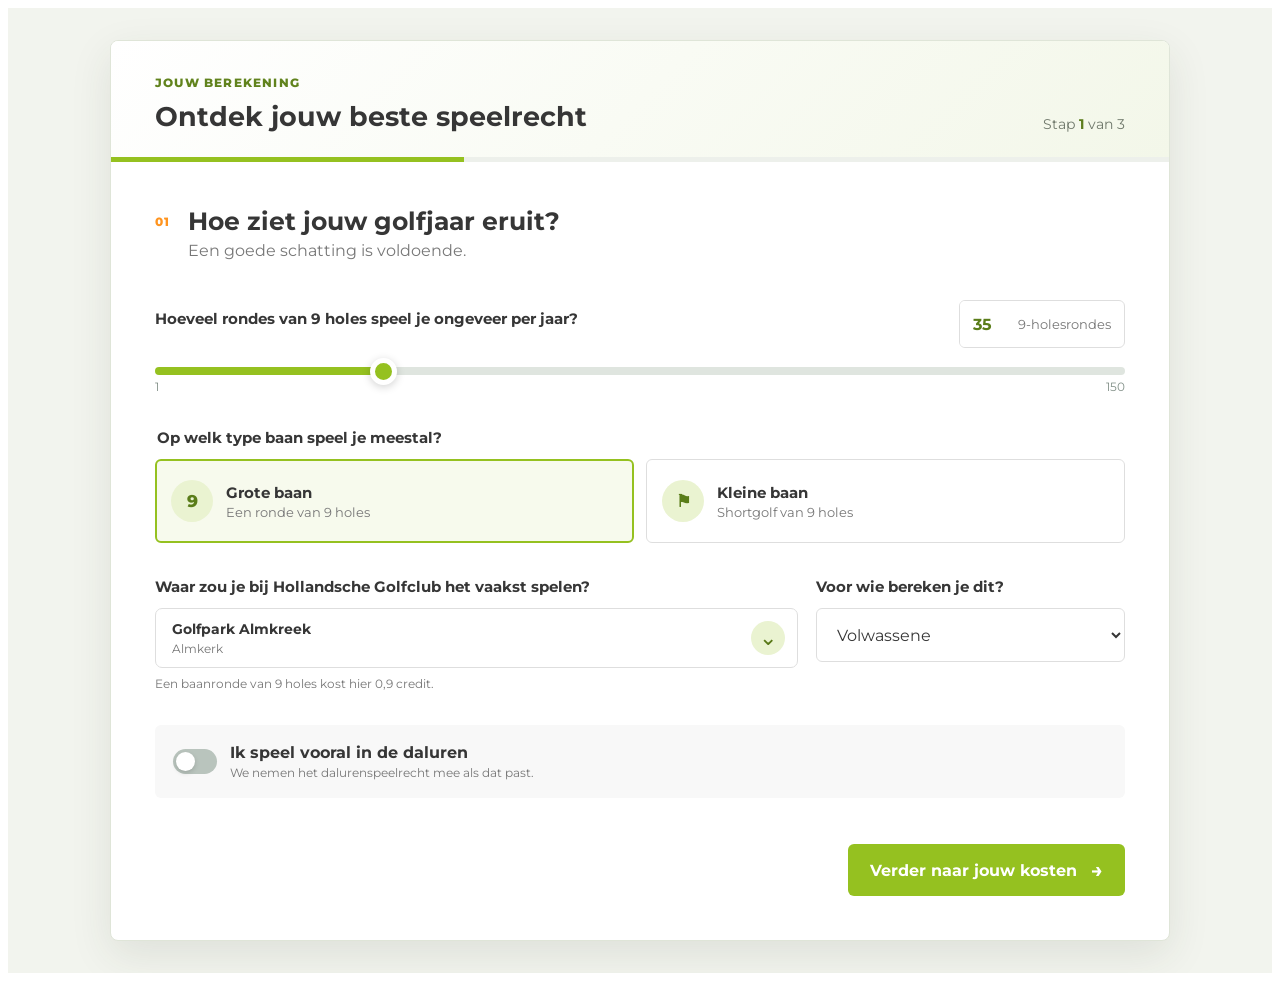
==== vergelijking.html @ 3812a3e1 "Voeg keuzehulp en kostenvergelijking naast elkaar toe" ====
<!doctype html>
<html lang="nl">
  <head>
    <meta charset="UTF-8" />
    <meta name="viewport" content="width=device-width, initial-scale=1.0" />
    <meta name="description" content="Vergelijk je huidige golfkosten met de speelrechten van de Hollandsche Golfclub." />
    <title>Vergelijk jouw golfkosten | Hollandsche Golfclub</title>
    <link rel="preconnect" href="https://fonts.googleapis.com" />
    <link rel="preconnect" href="https://fonts.gstatic.com" crossorigin />
    <link href="https://fonts.googleapis.com/css2?family=Montserrat:wght@400;500;600;700;800&display=swap" rel="stylesheet" />
    <link rel="stylesheet" href="wordpress/wp-content/plugins/hgc-credit-calculator/styles.css" />
  </head>
  <body>
    <main>
      <div class="hgc-calculator" data-calculator-mode="comparison">
        <section class="calculator-shell" id="calculator" aria-labelledby="calculator-title">
          <div class="calculator-topbar">
            <div>
              <p class="eyebrow">Jouw berekening</p>
              <h2 id="calculator-title">Ontdek jouw beste speelrecht</h2>
            </div>
            <p class="step-label" aria-live="polite">Stap <strong id="current-step">1</strong> van 3</p>
          </div>
      
          <div class="progress" aria-hidden="true">
            <span class="progress-bar" id="progress-bar"></span>
          </div>
      
          <form id="calculator-form" novalidate>
            <section class="form-step is-active" data-step="1">
              <div class="step-heading">
                <span class="step-number">01</span>
                <div>
                  <h3>Hoe ziet jouw golfjaar eruit?</h3>
                  <p>Een goede schatting is voldoende.</p>
                </div>
              </div>
      
              <div class="field-group">
                <div class="field-label-row">
                  <label for="rounds">Hoeveel rondes van 9 holes speel je ongeveer per jaar?</label>
                  <div class="number-suffix">
                    <input id="rounds-number" type="number" min="1" max="150" value="35" inputmode="numeric" />
                    <span>9-holesrondes</span>
                  </div>
                </div>
                <input id="rounds" class="range" type="range" min="1" max="150" value="35" />
                <div class="range-scale"><span>1</span><span>150</span></div>
              </div>
      
              <fieldset class="field-group">
                <legend>Op welk type baan speel je meestal?</legend>
                <div class="choice-grid choice-grid--two">
                  <label class="choice-card">
                    <input type="radio" name="round-format" value="nine" checked />
                    <span class="choice-icon">9</span>
                    <span><strong>Grote baan</strong><small>Een ronde van 9 holes</small></span>
                  </label>
                  <label class="choice-card">
                    <input type="radio" name="round-format" value="short" />
                    <span class="choice-icon choice-icon--flag">⚑</span>
                    <span><strong>Kleine baan</strong><small>Shortgolf van 9 holes</small></span>
                  </label>
                </div>
              </fieldset>
      
              <div class="field-row">
                <div class="field-group">
                  <label id="course-label" for="course">Waar zou je bij Hollandsche Golfclub het vaakst spelen?</label>
                  <select id="course" aria-labelledby="course-label" required></select>
                  <p class="field-help" id="course-help">De baan bepaalt hoeveel credits een ronde kost.</p>
                </div>
                <div class="field-group">
                  <label for="age-category">Voor wie bereken je dit?</label>
                  <select id="age-category">
                    <option value="adult">Volwassene</option>
                    <option value="youth">Jeugd t/m 17 jaar</option>
                  </select>
                </div>
              </div>
      
              <label class="toggle-row">
                <input id="off-peak" type="checkbox" />
                <span class="toggle" aria-hidden="true"></span>
                <span><strong>Ik speel vooral in de daluren</strong><small>We nemen het dalurenspeelrecht mee als dat past.</small></span>
              </label>
      
              <div class="form-actions form-actions--end">
                <button class="button button--primary" type="button" data-next>Verder naar jouw kosten <span>→</span></button>
              </div>
            </section>
      
            <section class="form-step" data-step="2" hidden>
              <div class="step-heading">
                <span class="step-number">02</span>
                <div>
                  <h3>Wat betaal je nu?</h3>
                </div>
              </div>
      
              <fieldset class="field-group" aria-label="Manier van betalen">
                <div class="segmented-control">
                  <label><input type="radio" name="cost-type" value="greenfee" checked /><span>Per ronde / greenfee</span></label>
                  <label><input type="radio" name="cost-type" value="annual" /><span>Een vast bedrag per jaar</span></label>
                </div>
              </fieldset>
      
              <div class="cost-panel" id="greenfee-panel">
                <label for="greenfee">Mijn gemiddelde greenfee</label>
                <div class="currency-input"><span>€</span><input id="greenfee" type="text" value="42,50" inputmode="decimal" /></div>
                <p>Vul het bedrag in dat je gemiddeld voor één ronde betaalt.</p>
              </div>
      
              <div class="cost-panel" id="annual-panel" hidden>
                <label for="annual-cost">Ik betaal per jaar</label>
                <div class="currency-input"><span>€</span><input id="annual-cost" type="text" value="1.500" inputmode="decimal" /></div>
                <p>Bijvoorbeeld je contributie, speelrecht of abonnement.</p>
              </div>
      
              <div class="loyaltee-note">
                <span aria-hidden="true">20%</span>
                <p><strong>We vergelijken ook met Hollandsche Golfclub LoyalTee</strong>Inclusief 20% korting op reguliere greenfees en €25 ballentegoed. Handicapregistratie wordt standaard in ieder advies meegenomen.</p>
              </div>
      
              <div class="form-error" id="cost-error" role="alert" hidden>Vul een geldig bedrag groter dan €0 in.</div>
      
              <div class="form-actions">
                <button class="button button--text" type="button" data-back>← Terug</button>
                <button class="button button--primary" type="submit">Ontdek mijn beste speelrecht <span>→</span></button>
              </div>
            </section>
      
            <section class="form-step result-step" data-step="3" hidden aria-live="polite">
              <div id="result-content"></div>
              <div class="form-actions form-actions--result">
                <button class="button button--text" type="button" data-back>← Berekening aanpassen</button>
                <button class="button button--ghost" type="button" id="restart">Opnieuw beginnen</button>
              </div>
            </section>
          </form>
        </section>
      </div>
    </main>
    <script src="wordpress/wp-content/plugins/hgc-credit-calculator/hgc-config.js"></script>
    <script src="wordpress/wp-content/plugins/hgc-credit-calculator/comparison.js"></script>
  </body>
</html>
---- wordpress/wp-content/plugins/hgc-credit-calculator/styles.css ----
.hgc-calculator {
  --ink: #363636;
  --ink-soft: #777777;
  --green: #95c120;
  --green-deep: #263225;
  --green-light: #eaf3d1;
  --lime: #95c120;
  --cream: #f8f8f8;
  --paper: #ffffff;
  --orange: #ff941f;
  --blue: #0c71c3;
  --line: #dedede;
  --shadow: 0 12px 35px rgba(0, 0, 0, 0.1);
  --radius: 8px;
}

.hgc-calculator, .hgc-calculator * { box-sizing: border-box; }
.hgc-calculator { width: 100%; margin: 0; padding: 32px; overflow: hidden; background: #f2f4ee; color: var(--ink); font-family: "Montserrat", Arial, sans-serif; }
.hgc-calculator button, .hgc-calculator input, .hgc-calculator select { font: inherit; }
.hgc-calculator button, .hgc-calculator a { -webkit-tap-highlight-color: transparent; }
.hgc-calculator [hidden] { display: none !important; }

.hgc-calculator .eyebrow { margin: 0 0 10px; color: #5a7d19; text-transform: uppercase; font-size: 12px; font-weight: 800; letter-spacing: .1em; }
.hgc-calculator h1, .hgc-calculator h2, .hgc-calculator h3, .hgc-calculator h4, .hgc-calculator p { margin-top: 0; }
.hgc-calculator h1, .hgc-calculator h2, .hgc-calculator h3, .hgc-calculator h4, .hgc-calculator .result-hero h3 { font-family: "Montserrat", Arial, sans-serif; }

.hgc-calculator .calculator-shell { scroll-margin-top: 18px; max-width: 1060px; margin: 0 auto; background: var(--paper); border: 1px solid #dfe5d8; border-radius: var(--radius); box-shadow: 0 14px 42px rgba(48, 62, 40, .1); position: relative; z-index: 2; overflow: hidden; }
.hgc-calculator .calculator-topbar { padding: 34px 44px 24px; display: flex; justify-content: space-between; align-items: end; }
.hgc-calculator .calculator-topbar { color: var(--ink); background: linear-gradient(135deg, #ffffff 0%, #f3f7e9 100%); }
.hgc-calculator .calculator-topbar .eyebrow { color: #61831d; }
.hgc-calculator .calculator-topbar h2 { margin-bottom: 0; font-size: 27px; font-weight: 700; }
.hgc-calculator .step-label { margin: 0; color: #6f786b; font-size: 14px; }
.hgc-calculator .step-label strong { color: #5d7d1d; }
.hgc-calculator .progress { height: 5px; background: #edf0eb; }
.hgc-calculator .progress-bar { display: block; height: 100%; width: 33.333%; background: var(--green); transition: width .35s ease; }
.hgc-calculator .form-step { padding: 44px; animation: stepIn .32s ease both; }
@keyframes stepIn { from { opacity: 0; transform: translateY(8px); } to { opacity: 1; transform: none; } }
.hgc-calculator .step-heading { display: flex; gap: 18px; margin-bottom: 40px; align-items: flex-start; }
.hgc-calculator .step-number { color: var(--orange); font-size: 12px; font-weight: 800; letter-spacing: .1em; padding-top: 8px; }
.hgc-calculator .step-heading h3 { margin-bottom: 5px; font-size: 25px; }
.hgc-calculator .step-heading p { margin: 0; color: var(--ink-soft); }
.hgc-calculator .field-group { min-width: 0; margin: 0 0 34px; padding: 0; border: 0; }
.hgc-calculator .field-group--last { margin-bottom: 0; }
.hgc-calculator .field-group label, .hgc-calculator .field-group legend, .hgc-calculator .cost-panel > label { display: block; margin-bottom: 12px; color: var(--ink); font-weight: 700; font-size: 15px; }
.hgc-calculator .field-label-row { display: flex; align-items: center; justify-content: space-between; gap: 20px; }
.hgc-calculator .number-suffix { height: 48px; display: flex; align-items: center; border: 1px solid var(--line); border-radius: 6px; background: white; overflow: hidden; }
.hgc-calculator .number-suffix input { width: 58px; height: 100%; padding: 0 0 0 13px; border: 0; outline: 0; color: #5a7d19; font-weight: 700; }
.hgc-calculator .number-suffix span { padding-right: 13px; color: var(--ink-soft); font-size: 13px; }
.hgc-calculator .range { width: 100%; height: 8px; margin: 19px 0 4px; appearance: none; border-radius: 20px; background: linear-gradient(90deg, var(--green) 0 23%, #dfe5df 23%); accent-color: var(--green); }
.hgc-calculator .range::-webkit-slider-thumb { appearance: none; width: 27px; height: 27px; border: 5px solid white; border-radius: 50%; background: var(--green); box-shadow: 0 2px 9px rgba(0,0,0,.18); cursor: pointer; }
.hgc-calculator .range-scale { display: flex; justify-content: space-between; color: #839189; font-size: 12px; }
.hgc-calculator .choice-grid { display: grid; gap: 12px; }
.hgc-calculator .choice-grid--two { grid-template-columns: repeat(2, 1fr); }
.hgc-calculator .choice-grid--three { grid-template-columns: repeat(3, 1fr); }
.hgc-calculator .choice-card { min-height: 84px; margin: 0 !important; padding: 15px; border: 1px solid var(--line); border-radius: 6px; display: flex !important; align-items: center; gap: 13px; cursor: pointer; transition: .2s ease; }
.hgc-calculator .choice-card:hover { border-color: #9bb6a7; transform: translateY(-1px); }
.hgc-calculator .choice-card:has(input:checked) { border: 2px solid var(--green); padding: 14px; background: #f7faed; box-shadow: none; }
.hgc-calculator .choice-card input { position: absolute; opacity: 0; pointer-events: none; }
.hgc-calculator .choice-card strong, .hgc-calculator .choice-card small { display: block; }
.hgc-calculator .choice-card small { margin-top: 3px; color: var(--ink-soft); font-weight: 400; }
.hgc-calculator .choice-icon { flex: 0 0 42px; width: 42px; height: 42px; display: grid; place-items: center; border-radius: 50%; background: var(--green-light); color: #5a7d19; font: 800 17px/1 "Montserrat", sans-serif; }
.hgc-calculator .choice-icon--flag { font-family: inherit; }
.hgc-calculator .field-row { display: grid; grid-template-columns: 1.35fr .65fr; gap: 18px; }
.hgc-calculator .round-plan-grid { margin-bottom: 28px; display: grid; grid-template-columns: repeat(2, minmax(0, 1fr)); gap: 20px; }
.hgc-calculator .round-plan-card { min-width: 0; padding: 25px; border: 1px solid #d8e2c3; border-radius: 8px; background: #fbfcf8; }
.hgc-calculator .round-plan-title { margin-bottom: 27px; display: flex; align-items: center; gap: 13px; }
.hgc-calculator .round-plan-title h4 { margin: 0 0 3px; font-size: 19px; }
.hgc-calculator .round-plan-title p { margin: 0; color: var(--ink-soft); font-size: 12px; }
.hgc-calculator .round-plan-card .field-label-row { align-items: flex-start; flex-direction: column; gap: 9px; }
.hgc-calculator .round-plan-card .number-suffix { align-self: stretch; }
.hgc-calculator .round-plan-card .number-suffix input { flex: 1; width: auto; }
.hgc-calculator .field-row--settings { margin-top: 4px; grid-template-columns: .7fr 1.3fr; align-items: stretch; }
.hgc-calculator .toggle-row--inline { min-height: 54px; margin: 0 0 34px; padding: 12px 16px; }
.hgc-calculator select { width: 100%; height: 54px; padding: 0 45px 0 16px; border: 1px solid var(--line); border-radius: 6px; color: var(--ink); background: white; outline: 0; }
.hgc-calculator select:focus, .hgc-calculator input:focus-visible { border-color: var(--green); box-shadow: 0 0 0 3px rgba(149,193,32,.18); }
.hgc-calculator .course-select-native { display: none !important; }
.hgc-calculator .course-picker { position: relative; z-index: 12; }
.hgc-calculator .course-picker-button { width: 100%; min-height: 60px; padding: 10px 12px 10px 16px; display: flex; align-items: center; justify-content: space-between; gap: 16px; border: 1px solid var(--line); border-radius: 7px; color: var(--ink); background: white; text-align: left; cursor: pointer; transition: border-color .18s, box-shadow .18s, background .18s; }
.hgc-calculator .course-picker-button:hover { border-color: #a8bc78; background: #fcfdf9; }
.hgc-calculator .course-picker-button:focus-visible, .hgc-calculator .course-picker.is-open .course-picker-button { outline: 0; border-color: var(--green); box-shadow: 0 0 0 3px rgba(149,193,32,.18); }
.hgc-calculator .course-picker-value { min-width: 0; display: block; }
.hgc-calculator .course-picker-value strong, .hgc-calculator .course-picker-value small { display: block; overflow: hidden; text-overflow: ellipsis; white-space: nowrap; }
.hgc-calculator .course-picker-value strong { font-size: 14px; font-weight: 700; }
.hgc-calculator .course-picker-value small { margin-top: 3px; color: var(--ink-soft); font-size: 12px; }
.hgc-calculator .course-picker-chevron { flex: 0 0 34px; width: 34px; height: 34px; display: grid; place-items: center; border-radius: 50%; color: #587816; background: var(--green-light); font-size: 22px; line-height: 1; transition: transform .2s; }
.hgc-calculator .course-picker.is-open .course-picker-chevron { transform: rotate(180deg); }
.hgc-calculator .course-picker-menu { position: absolute; top: calc(100% + 8px); right: 0; left: 0; max-height: 330px; padding: 7px; overflow-y: auto; border: 1px solid #cfdabc; border-radius: 8px; background: white; box-shadow: 0 18px 42px rgba(48, 62, 40, .18); }
.hgc-calculator .course-picker-option { width: 100%; min-height: 56px; padding: 10px 12px; display: flex; align-items: center; justify-content: space-between; gap: 14px; border: 0; border-radius: 6px; color: var(--ink); background: transparent; text-align: left; cursor: pointer; }
.hgc-calculator .course-picker-option + .course-picker-option { margin-top: 2px; }
.hgc-calculator .course-picker-option:hover, .hgc-calculator .course-picker-option:focus-visible { outline: 0; background: #f3f7e9; }
.hgc-calculator .course-picker-option[aria-selected="true"] { color: #405d0f; background: #eaf3cf; }
.hgc-calculator .course-picker-option strong, .hgc-calculator .course-picker-option small { display: block; }
.hgc-calculator .course-picker-option strong { font-size: 13px; font-weight: 700; }
.hgc-calculator .course-picker-option small { margin-top: 3px; color: var(--ink-soft); font-size: 11px; }
.hgc-calculator .course-picker-check { flex: 0 0 25px; width: 25px; height: 25px; display: grid; place-items: center; border-radius: 50%; color: white; background: #7fa719; font-size: 12px; font-weight: 800; opacity: 0; }
.hgc-calculator .course-picker-option[aria-selected="true"] .course-picker-check { opacity: 1; }
.hgc-calculator .course-picker-menu::-webkit-scrollbar { width: 10px; }
.hgc-calculator .course-picker-menu::-webkit-scrollbar-track { background: #f3f5ef; }
.hgc-calculator .course-picker-menu::-webkit-scrollbar-thumb { border: 3px solid #f3f5ef; border-radius: 10px; background: #a9bd75; }
.hgc-calculator .field-help, .hgc-calculator .cost-panel p { margin: 8px 0 0; color: var(--ink-soft); font-size: 12px; }
.hgc-calculator .toggle-row { padding: 18px; margin-bottom: 36px; display: flex; align-items: center; gap: 13px; border-radius: 6px; background: #f8f8f8; cursor: pointer; }
.hgc-calculator .toggle-row input { position: absolute; opacity: 0; }
.hgc-calculator .toggle { flex: 0 0 44px; width: 44px; height: 25px; padding: 3px; border-radius: 20px; background: #b9c4bd; transition: .2s; }
.hgc-calculator .toggle::after { content: ""; display: block; width: 19px; height: 19px; border-radius: 50%; background: white; box-shadow: 0 2px 5px rgba(0,0,0,.15); transition: .2s; }
.hgc-calculator .toggle-row input:checked + .toggle { background: var(--green); }
.hgc-calculator .toggle-row input:checked + .toggle::after { transform: translateX(19px); }
.hgc-calculator .toggle-row strong, .hgc-calculator .toggle-row small { display: block; }
.hgc-calculator .toggle-row small { margin-top: 3px; color: var(--ink-soft); font-size: 12px; }
.hgc-calculator .toggle-row--compact { margin-top: 28px; }
.hgc-calculator .form-actions { padding-top: 10px; display: flex; align-items: center; justify-content: space-between; gap: 14px; }
.hgc-calculator .form-actions--end { justify-content: flex-end; }
.hgc-calculator .button { min-height: 52px; padding: 0 22px; border: 0; border-radius: 6px; display: inline-flex; align-items: center; justify-content: center; gap: 14px; text-decoration: none; cursor: pointer; font-weight: 700; transition: transform .18s, box-shadow .18s, background .18s; }
.hgc-calculator .button:hover { transform: translateY(-2px); }
.hgc-calculator .button--primary { background: var(--green); color: white; box-shadow: none; }
.hgc-calculator .button--primary:hover { background: #86b519; box-shadow: none; }
.hgc-calculator .button--primary span { color: white; font-size: 20px; }
.hgc-calculator .button--text { padding-left: 0; background: transparent; color: #5a7d19; }
.hgc-calculator .button--ghost { background: #f0f0f0; color: var(--ink); }
.hgc-calculator .segmented-control { padding: 5px; display: grid; grid-template-columns: 1fr 1fr; border-radius: 6px; background: #f0f0f0; }
.hgc-calculator .segmented-control label { margin: 0 !important; cursor: pointer; }
.hgc-calculator .segmented-control input { position: absolute; opacity: 0; }
.hgc-calculator .segmented-control span { min-height: 48px; padding: 10px; display: grid; place-items: center; border-radius: 4px; text-align: center; color: var(--ink-soft); font-size: 14px; }
.hgc-calculator .segmented-control input:checked + span { color: #5a7d19; background: white; box-shadow: 0 2px 8px rgba(0,0,0,.08); }
.hgc-calculator .cost-panel { padding: 30px; border: 1px solid var(--line); border-radius: 6px; background: #f8f8f8; }
.hgc-calculator .currency-input { display: flex; align-items: center; border-bottom: 2px solid var(--green); }
.hgc-calculator .currency-input span { color: #5a7d19; font: 700 33px/1 "Montserrat", sans-serif; }
.hgc-calculator .currency-input input { width: 100%; padding: 6px 10px 9px; border: 0; outline: 0; background: transparent; color: var(--ink); font: 700 42px/1 "Montserrat", sans-serif; }
.hgc-calculator .loyaltee-note { margin-top: 20px; padding: 16px 18px; display: flex; align-items: center; gap: 14px; border: 1px solid #dbe9b6; border-radius: 6px; background: #f7faed; }
.hgc-calculator .loyaltee-note > span { flex: 0 0 48px; width: 48px; height: 48px; display: grid; place-items: center; border-radius: 50%; color: white; background: var(--green); font-weight: 800; }
.hgc-calculator .loyaltee-note p { margin: 0; color: var(--ink-soft); font-size: 12px; line-height: 1.5; }
.hgc-calculator .loyaltee-note strong { display: block; color: var(--ink); font-size: 14px; }
.hgc-calculator .form-error { margin: -20px 0 18px; padding: 12px 15px; border-radius: 10px; color: #8b271f; background: #fce8e5; font-size: 13px; }

.hgc-calculator .result-step { padding-top: 0; }
.hgc-calculator .result-hero { margin: 0 -44px; padding: 49px 44px 43px; text-align: center; background: linear-gradient(135deg, #f7faef 0%, #eaf2d8 100%); color: var(--ink); position: relative; overflow: hidden; border-bottom: 1px solid #d8e4bd; }
.hgc-calculator .result-hero::before, .hgc-calculator .result-hero::after { content: ""; position: absolute; border: 1px solid rgba(104,137,35,.13); border-radius: 50%; }
.hgc-calculator .result-hero::before { width: 300px; height: 300px; top: -160px; left: -70px; }
.hgc-calculator .result-hero::after { width: 230px; height: 230px; right: -100px; bottom: -145px; }
.hgc-calculator .result-hero--extra { background: linear-gradient(135deg, #fff8f1 0%, #f7e8da 100%); border-bottom-color: #edd6c4; }
.hgc-calculator .result-hero--equal { background: linear-gradient(135deg, #f5f8ef 0%, #e4ecd9 100%); }
.hgc-calculator .result-check { width: 42px; height: 42px; margin: 0 auto 16px; display: grid; place-items: center; border-radius: 50%; color: white; background: #89b719; font-weight: 800; box-shadow: 0 7px 18px rgba(111,151,22,.22); }
.hgc-calculator .result-hero .eyebrow { color: #63851d; }
.hgc-calculator .result-hero h3 { max-width: 700px; margin: 0 auto 12px; font-size: clamp(31px, 4vw, 48px); line-height: 1.05; }
.hgc-calculator .result-hero > p:last-child { margin-bottom: 0; color: #707a6c; }
.hgc-calculator .choice-costs { padding: 34px 0 4px; display: grid; grid-template-columns: repeat(3, minmax(0, 1fr)); gap: 14px; }
.hgc-calculator .choice-costs article { padding: 22px; border: 1px solid var(--line); border-radius: 7px; background: white; }
.hgc-calculator .choice-costs .choice-costs-total { border-color: #cadd98; background: #f5f9e9; }
.hgc-calculator .choice-costs p { margin: 0 0 12px; color: var(--ink-soft); font-size: 11px; font-weight: 800; letter-spacing: .08em; text-transform: uppercase; }
.hgc-calculator .choice-costs strong { display: block; color: var(--ink); font: 700 29px/1 "Montserrat", sans-serif; }
.hgc-calculator .choice-costs span { display: block; margin-top: 7px; color: var(--ink-soft); font-size: 12px; }
.hgc-calculator .comparison { padding: 40px 0 30px; display: grid; grid-template-columns: 1fr auto 1fr; align-items: stretch; gap: 22px; }
.hgc-calculator .comparison article { padding: 24px; border: 1px solid var(--line); border-radius: 6px; }
.hgc-calculator .comparison article p { margin-bottom: 15px; color: var(--ink-soft); font-size: 13px; font-weight: 700; text-transform: uppercase; letter-spacing: .09em; }
.hgc-calculator .comparison strong, .hgc-calculator .comparison span, .hgc-calculator .comparison b { display: block; }
.hgc-calculator .comparison strong { color: var(--ink); font: 700 35px/1 "Montserrat", sans-serif; }
.hgc-calculator .comparison span { margin: 6px 0 18px; color: var(--ink-soft); font-size: 13px; }
.hgc-calculator .comparison b { color: #5a7d19; font-size: 14px; }
.hgc-calculator .comparison-hgc { border-color: #cadd98 !important; background: #f7faed; }
.hgc-calculator .comparison-arrow { align-self: center; color: #5a7d19; font-size: 27px; }
.hgc-calculator .difference-card { padding: 19px 26px; border-radius: 6px; display: flex; align-items: center; justify-content: space-between; background: var(--lime); color: var(--green-deep); }
.hgc-calculator .difference-card--extra { background: #f6d8c8; color: #71371e; }
.hgc-calculator .difference-card--equal { background: var(--green-light); }
.hgc-calculator .difference-card > span { font-size: 13px; font-weight: 700; text-transform: uppercase; letter-spacing: .12em; }
.hgc-calculator .difference-card strong { font: 800 29px/1 "Montserrat", sans-serif; }
.hgc-calculator .difference-card small { font: 500 13px/1 "Montserrat", sans-serif; }
.hgc-calculator .recommendation { margin-top: 30px; padding: 30px; border: 1px solid var(--line); border-radius: 6px; display: grid; grid-template-columns: 1fr auto; align-items: center; gap: 24px; }
.hgc-calculator .recommendation--featured { border: 2px solid #bdd375; background: linear-gradient(135deg, #fff 0%, #f8fbeF 100%); box-shadow: 0 12px 30px rgba(75, 100, 36, .08); }
.hgc-calculator .recommendation h4 { margin-bottom: 9px; font-size: 23px; }
.hgc-calculator .recommendation-main > p:not(.eyebrow) { margin-bottom: 13px; color: var(--ink-soft); line-height: 1.55; }
.hgc-calculator .recommendation ul { margin: 0; padding-left: 18px; color: var(--ink-soft); font-size: 12px; }
.hgc-calculator .recommendation li + li { margin-top: 4px; }
.hgc-calculator .package-instruction { padding: 12px 14px; border-left: 3px solid var(--green); color: var(--ink) !important; background: #f3f7e9; font-size: 13px; font-weight: 650; }
.hgc-calculator .registration-note { margin-bottom: 0 !important; font-size: 12px; }
.hgc-calculator .button--cta { max-width: 330px; min-height: 58px; white-space: normal; text-align: center; background: var(--orange); }
.hgc-calculator .button--cta:hover { background: #ff6600; }
.hgc-calculator .button--secondary { border: 1px solid #8bb327; color: #567619; background: white; white-space: nowrap; }
.hgc-calculator .button--secondary:hover { background: #f6f9ee; }
.hgc-calculator .recommendation-actions { display: grid; gap: 9px; }
.hgc-calculator .next-option { margin-top: 14px; padding: 23px 25px; display: grid; grid-template-columns: 1fr auto; align-items: center; gap: 24px; border: 1px solid #d9e5bd; border-radius: 6px; background: #f6f9ee; }
.hgc-calculator .next-option .eyebrow { margin-bottom: 7px; }
.hgc-calculator .next-option h4 { margin-bottom: 7px; font-size: 18px; }
.hgc-calculator .next-option p:last-child { margin-bottom: 0; color: var(--ink-soft); font-size: 13px; line-height: 1.55; }
.hgc-calculator .next-option-link { color: #527417; font-size: 13px; font-weight: 800; text-decoration: none; white-space: nowrap; }
.hgc-calculator .next-option-link:hover { text-decoration: underline; }
.hgc-calculator .next-option-actions { display: grid; justify-items: end; gap: 9px; }
.hgc-calculator .included-benefits { margin-top: 22px; padding: 30px; border: 2px solid #cadd98; border-radius: 8px; background: linear-gradient(135deg, #fbfdf6 0%, #f0f6df 100%); box-shadow: 0 10px 28px rgba(86, 118, 25, .08); }
.hgc-calculator .included-benefits .eyebrow { margin-bottom: 6px; color: #5a7d19; }
.hgc-calculator .included-benefits h4 { margin-bottom: 22px; color: var(--ink); font-size: 24px; }
.hgc-calculator .included-benefits ul { margin: 0; padding: 0; display: grid; grid-template-columns: 1fr 1fr; gap: 13px 24px; list-style: none; }
.hgc-calculator .included-benefits li { display: flex; align-items: flex-start; gap: 11px; color: var(--ink); font-size: 14px; font-weight: 600; line-height: 1.45; }
.hgc-calculator .included-benefits li span { flex: 0 0 24px; width: 24px; height: 24px; display: grid; place-items: center; border-radius: 50%; color: white; background: #7fa719; font-size: 12px; font-weight: 800; }
.hgc-calculator .result-disclaimer { margin: 0; padding-top: 18px; border-top: 1px solid var(--line); color: #76847e; font-size: 11px; line-height: 1.55; }
.hgc-calculator .result-disclaimer a { color: #5a7d19; }
.hgc-calculator .form-actions--result { padding-top: 30px; }

@media (max-width: 850px) {
  .hgc-calculator .calculator-shell { margin-left: 18px; margin-right: 18px; }
  .hgc-calculator .recommendation { grid-template-columns: 1fr; }
  .hgc-calculator .recommendation-actions { justify-items: start; }
  .hgc-calculator .next-option { grid-template-columns: 1fr; gap: 14px; }
  .hgc-calculator .next-option-actions { justify-items: start; }
  .hgc-calculator .button--cta { justify-self: start; }
  .hgc-calculator .round-plan-grid { grid-template-columns: 1fr; }
}

@media (max-width: 620px) {
  .hgc-calculator { padding: 12px 0; }
  .hgc-calculator .calculator-shell { margin: 0 12px; border-radius: 8px; }
  .hgc-calculator .calculator-topbar { padding: 25px 22px 19px; align-items: flex-start; }
  .hgc-calculator .calculator-topbar h2 { font-size: 21px; }
  .hgc-calculator .calculator-topbar .eyebrow { margin-bottom: 7px; font-size: 10px; }
  .hgc-calculator .form-step { padding: 30px 22px; }
  .hgc-calculator .step-heading { margin-bottom: 30px; }
  .hgc-calculator .step-heading h3 { font-size: 21px; }
  .hgc-calculator .field-label-row { align-items: flex-start; }
  .hgc-calculator .field-label-row > label { max-width: 180px; }
  .hgc-calculator .choice-grid--two, .hgc-calculator .choice-grid--three { grid-template-columns: 1fr; }
  .hgc-calculator .choice-card { min-height: 70px; }
  .hgc-calculator .field-row { grid-template-columns: 1fr; gap: 0; }
  .hgc-calculator .round-plan-card { padding: 21px 18px; }
  .hgc-calculator .choice-costs { grid-template-columns: 1fr; }
  .hgc-calculator .course-picker-menu { max-height: 280px; }
  .hgc-calculator .segmented-control { grid-template-columns: 1fr; }
  .hgc-calculator .cost-panel { padding: 22px; }
  .hgc-calculator .currency-input input { font-size: 36px; }
  .hgc-calculator .form-actions { align-items: stretch; flex-direction: column-reverse; }
  .hgc-calculator .form-actions--end { align-items: stretch; }
  .hgc-calculator .button { width: 100%; }
  .hgc-calculator .recommendation-actions { width: 100%; }
  .hgc-calculator .recommendation-actions .button { max-width: 100%; white-space: normal; text-align: center; }
  .hgc-calculator .result-step { padding-top: 0; }
  .hgc-calculator .result-hero { margin: 0 -22px; padding: 38px 22px 35px; }
  .hgc-calculator .comparison { grid-template-columns: 1fr; gap: 10px; }
  .hgc-calculator .comparison-arrow { justify-self: center; transform: rotate(90deg); }
  .hgc-calculator .difference-card { align-items: flex-start; flex-direction: column; gap: 8px; }
  .hgc-calculator .recommendation { padding: 22px; }
  .hgc-calculator .included-benefits ul { grid-template-columns: 1fr; }
  .hgc-calculator .included-benefits { padding: 24px 20px; }
}

@media (prefers-reduced-motion: reduce) {
  .hgc-calculator, .hgc-calculator *, .hgc-calculator *::before, .hgc-calculator *::after { scroll-behavior: auto !important; animation: none !important; transition: none !important; }
}
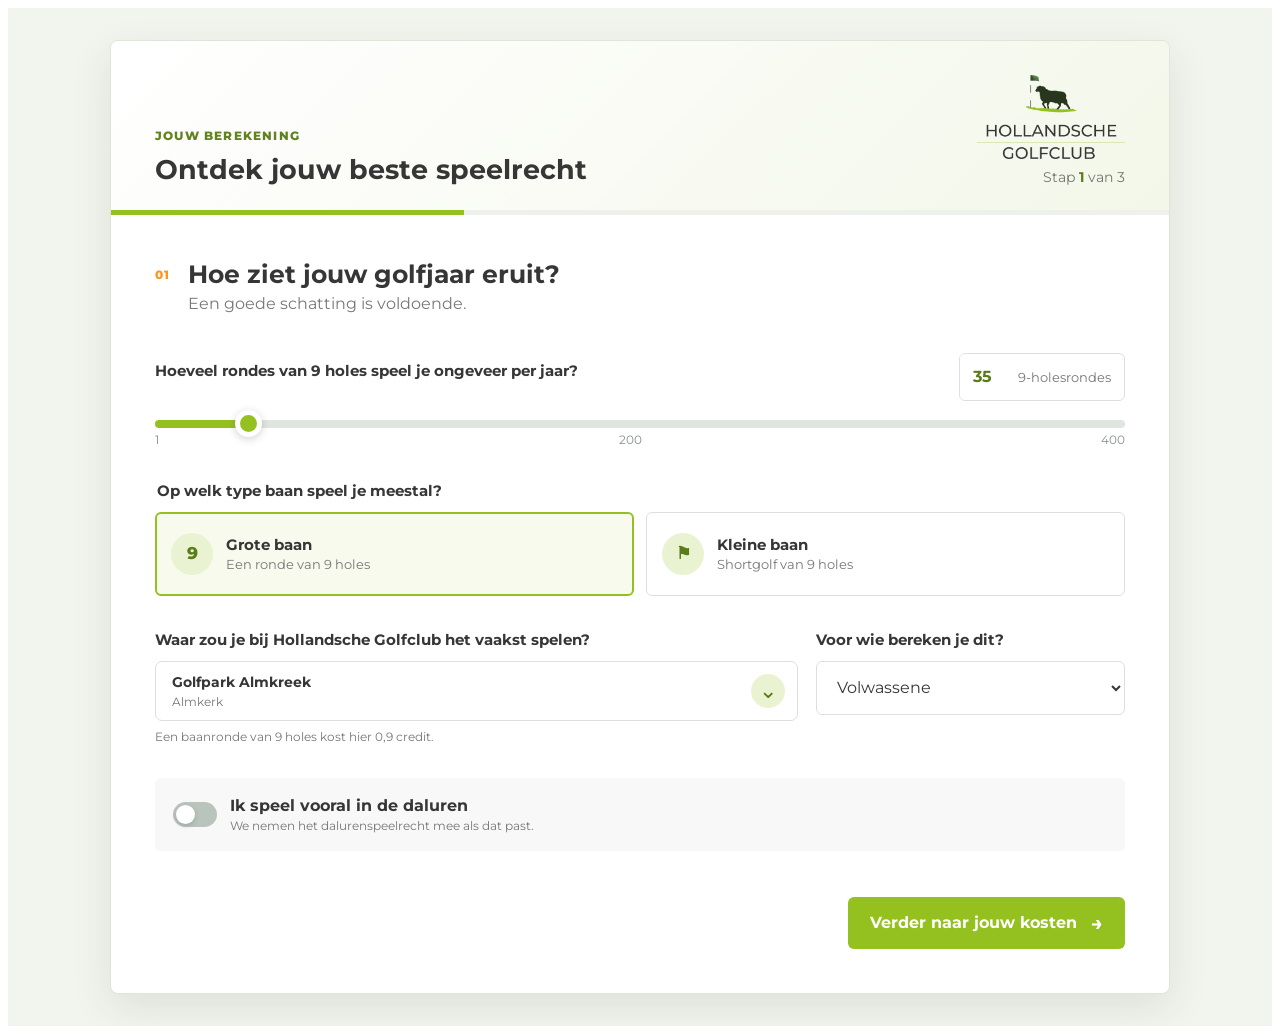
==== commit ed1c3cba: "Vernieuw HGC keuzehulp en adviezen" ====
--- a/vergelijking.html
+++ b/vergelijking.html
@@ -19,7 +19,7 @@
               <p class="eyebrow">Jouw berekening</p>
               <h2 id="calculator-title">Ontdek jouw beste speelrecht</h2>
             </div>
-            <p class="step-label" aria-live="polite">Stap <strong id="current-step">1</strong> van 3</p>
+            <div class="calculator-topbar-meta"><img class="calculator-brand-logo" src="wordpress/wp-content/plugins/hgc-credit-calculator/assets/hgc-logo.png" alt="Hollandsche Golfclub" /><p class="step-label" aria-live="polite">Stap <strong id="current-step">1</strong> van 3</p></div>
           </div>
       
           <div class="progress" aria-hidden="true">
@@ -40,12 +40,12 @@
                 <div class="field-label-row">
                   <label for="rounds">Hoeveel rondes van 9 holes speel je ongeveer per jaar?</label>
                   <div class="number-suffix">
-                    <input id="rounds-number" type="number" min="1" max="150" value="35" inputmode="numeric" />
+                    <input id="rounds-number" type="number" min="1" max="400" value="35" inputmode="numeric" />
                     <span>9-holesrondes</span>
                   </div>
                 </div>
-                <input id="rounds" class="range" type="range" min="1" max="150" value="35" />
-                <div class="range-scale"><span>1</span><span>150</span></div>
+                <input id="rounds" class="range" type="range" min="1" max="400" value="35" />
+                <div class="range-scale"><span>1</span><span>200</span><span>400</span></div>
               </div>
       
               <fieldset class="field-group">
--- a/wordpress/wp-content/plugins/hgc-credit-calculator/styles.css
+++ b/wordpress/wp-content/plugins/hgc-credit-calculator/styles.css
@@ -20,6 +20,46 @@
 .hgc-calculator button, .hgc-calculator a { -webkit-tap-highlight-color: transparent; }
 .hgc-calculator [hidden] { display: none !important; }
 
+/* Gecombineerde start: één rustige entree voor beide rekenroutes. */
+.hgc-calculator--launcher { background: radial-gradient(circle at 12% 8%, rgba(149,193,32,.13), transparent 30%), linear-gradient(145deg, #f5f7f1 0%, #edf2e6 100%); }
+.hgc-calculator .launcher-shell { border-color: #d8e3c8; box-shadow: 0 22px 60px rgba(43,61,31,.13); }
+.hgc-calculator .launcher-hero { min-height: 270px; padding: 50px 52px; display: grid; grid-template-columns: minmax(0, 1fr) auto; align-items: center; gap: 48px; overflow: hidden; position: relative; color: white; background: linear-gradient(120deg, #223426 0%, #365238 58%, #587a38 100%); }
+.hgc-calculator .launcher-hero::before { content: ""; width: 430px; height: 430px; position: absolute; top: -270px; right: 2%; border: 1px solid rgba(255,255,255,.13); border-radius: 50%; box-shadow: 0 0 0 62px rgba(255,255,255,.025), 0 0 0 125px rgba(255,255,255,.02); }
+.hgc-calculator .launcher-hero-copy { max-width: 700px; position: relative; z-index: 1; }
+.hgc-calculator .launcher-hero .eyebrow { color: #c4e36c; }
+.hgc-calculator .launcher-hero h2 { max-width: 690px; margin-bottom: 15px; color: white; font-size: clamp(31px, 4vw, 47px); line-height: 1.08; letter-spacing: -.035em; }
+.hgc-calculator .launcher-hero p:last-child { max-width: 620px; margin-bottom: 0; color: rgba(255,255,255,.78); font-size: 16px; line-height: 1.65; }
+.hgc-calculator .launcher-logo-card { width: 235px; min-height: 133px; padding: 22px 24px; display: grid; place-items: center; position: relative; z-index: 1; border: 1px solid rgba(255,255,255,.34); border-radius: 10px; background: rgba(255,255,255,.96); box-shadow: 0 14px 35px rgba(12,25,12,.18); }
+.hgc-calculator .launcher-logo-card img { display: block; width: 100%; height: auto; }
+.hgc-calculator .launcher-body { padding: 42px 52px 40px; }
+.hgc-calculator .launcher-heading { margin-bottom: 28px; display: flex; align-items: flex-start; gap: 17px; }
+.hgc-calculator .launcher-heading .step-number { padding-top: 7px; }
+.hgc-calculator .launcher-heading h3 { margin-bottom: 6px; font-size: 24px; }
+.hgc-calculator .launcher-heading p { margin-bottom: 0; color: var(--ink-soft); font-size: 14px; }
+.hgc-calculator .launcher-options { display: grid; grid-template-columns: repeat(2, minmax(0, 1fr)); gap: 18px; }
+.hgc-calculator .launcher-option { min-width: 0; min-height: 250px; padding: 26px; display: flex; align-items: flex-start; gap: 19px; border: 1px solid #d9e2ce; border-radius: 9px; color: var(--ink); background: linear-gradient(145deg, #fff 0%, #f8faf4 100%); text-align: left; cursor: pointer; box-shadow: 0 5px 18px rgba(47,66,31,.045); transition: transform .22s ease, border-color .22s ease, box-shadow .22s ease; }
+.hgc-calculator .launcher-option:hover, .hgc-calculator .launcher-option:focus-visible { outline: 0; transform: translateY(-4px); border-color: #a9c45d; box-shadow: 0 16px 34px rgba(54,75,36,.12); }
+.hgc-calculator .launcher-option:focus-visible { box-shadow: 0 0 0 4px rgba(149,193,32,.22), 0 16px 34px rgba(54,75,36,.12); }
+.hgc-calculator .launcher-option-icon { flex: 0 0 54px; width: 54px; height: 54px; display: grid; place-items: center; border-radius: 50%; color: #527118; background: #e9f3ce; font-size: 16px; font-weight: 800; }
+.hgc-calculator .launcher-option--comparison .launcher-option-icon { color: #9a5918; background: #fff0d9; font-size: 23px; }
+.hgc-calculator .launcher-option-copy, .hgc-calculator .launcher-option-copy > span, .hgc-calculator .launcher-option-copy > strong, .hgc-calculator .launcher-option-copy > small { display: block; }
+.hgc-calculator .launcher-tag { margin: 3px 0 9px; color: #6e8f25; font-size: 10px; font-weight: 800; letter-spacing: .1em; text-transform: uppercase; }
+.hgc-calculator .launcher-option--comparison .launcher-tag { color: #ae6a28; }
+.hgc-calculator .launcher-option-copy > strong { max-width: 330px; font-size: 20px; line-height: 1.28; }
+.hgc-calculator .launcher-option-copy > small { min-height: 62px; margin-top: 10px; color: var(--ink-soft); font-size: 13px; line-height: 1.55; }
+.hgc-calculator .launcher-link { margin-top: 18px; color: #557817; font-size: 13px; font-weight: 800; }
+.hgc-calculator .launcher-link b { margin-left: 6px; font-size: 18px; transition: margin .18s; }
+.hgc-calculator .launcher-option:hover .launcher-link b { margin-left: 10px; }
+.hgc-calculator .launcher-assurance { max-width: max-content; margin: 28px auto 0; padding: 11px 16px; display: flex; align-items: center; gap: 10px; border-radius: 30px; color: #6f786b; background: #f5f8ef; text-align: left; font-size: 11px; }
+.hgc-calculator .launcher-assurance span { flex: 0 0 24px; width: 24px; height: 24px; display: grid; place-items: center; border-radius: 50%; color: white; background: #84ae1d; font-size: 11px; font-weight: 800; }
+.hgc-calculator .launcher-assurance p { margin: 0; line-height: 1.45; }
+.hgc-calculator .launcher-assurance strong { display: block; color: #3f4b3b; font-size: 12px; }
+.hgc-calculator .calculator-stage { max-width: 1060px; margin: 0 auto; }
+.hgc-calculator .calculator-stage > .hgc-calculator { padding: 0; overflow: visible; background: transparent; }
+.hgc-calculator .launcher-back { margin: 0 0 13px; padding: 9px 4px; border: 0; color: #526e24; background: transparent; cursor: pointer; font-size: 13px; font-weight: 700; }
+.hgc-calculator .launcher-back:hover { color: #304411; text-decoration: underline; }
+.hgc-calculator .launcher-back span { margin-right: 5px; font-size: 17px; }
+
 .hgc-calculator .eyebrow { margin: 0 0 10px; color: #5a7d19; text-transform: uppercase; font-size: 12px; font-weight: 800; letter-spacing: .1em; }
 .hgc-calculator h1, .hgc-calculator h2, .hgc-calculator h3, .hgc-calculator h4, .hgc-calculator p { margin-top: 0; }
 .hgc-calculator h1, .hgc-calculator h2, .hgc-calculator h3, .hgc-calculator h4, .hgc-calculator .result-hero h3 { font-family: "Montserrat", Arial, sans-serif; }
@@ -29,6 +69,8 @@
 .hgc-calculator .calculator-topbar { color: var(--ink); background: linear-gradient(135deg, #ffffff 0%, #f3f7e9 100%); }
 .hgc-calculator .calculator-topbar .eyebrow { color: #61831d; }
 .hgc-calculator .calculator-topbar h2 { margin-bottom: 0; font-size: 27px; font-weight: 700; }
+.hgc-calculator .calculator-topbar-meta { flex: 0 0 auto; display: grid; justify-items: end; gap: 9px; }
+.hgc-calculator .calculator-brand-logo { width: 148px; height: auto; display: block; }
 .hgc-calculator .step-label { margin: 0; color: #6f786b; font-size: 14px; }
 .hgc-calculator .step-label strong { color: #5d7d1d; }
 .hgc-calculator .progress { height: 5px; background: #edf0eb; }
@@ -61,14 +103,24 @@
 .hgc-calculator .choice-icon { flex: 0 0 42px; width: 42px; height: 42px; display: grid; place-items: center; border-radius: 50%; background: var(--green-light); color: #5a7d19; font: 800 17px/1 "Montserrat", sans-serif; }
 .hgc-calculator .choice-icon--flag { font-family: inherit; }
 .hgc-calculator .field-row { display: grid; grid-template-columns: 1.35fr .65fr; gap: 18px; }
-.hgc-calculator .round-plan-grid { margin-bottom: 28px; display: grid; grid-template-columns: repeat(2, minmax(0, 1fr)); gap: 20px; }
-.hgc-calculator .round-plan-card { min-width: 0; padding: 25px; border: 1px solid #d8e2c3; border-radius: 8px; background: #fbfcf8; }
-.hgc-calculator .round-plan-title { margin-bottom: 27px; display: flex; align-items: center; gap: 13px; }
-.hgc-calculator .round-plan-title h4 { margin: 0 0 3px; font-size: 19px; }
+.hgc-calculator .round-plan-grid { margin-bottom: 30px; display: grid; grid-template-columns: 1fr; gap: 0; border: 1px solid #dce5d3; border-radius: 10px; background: #fff; box-shadow: 0 10px 28px rgba(48,62,40,.06); }
+.hgc-calculator .round-plan-card { min-width: 0; padding: 28px 30px; display: grid; grid-template-columns: 190px minmax(240px, .9fr) minmax(300px, 1.1fr); align-items: start; gap: 28px; border: 0; background: transparent; }
+.hgc-calculator .round-plan-card + .round-plan-card { border-top: 1px solid #e5eadf; }
+.hgc-calculator .round-plan-card:first-child { border-radius: 9px 9px 0 0; }
+.hgc-calculator .round-plan-card:last-child { border-radius: 0 0 9px 9px; }
+.hgc-calculator .round-plan-title { margin: 0; padding: 1px 0 0; display: flex; align-items: center; gap: 13px; border: 0; }
+.hgc-calculator .round-plan-title .choice-icon { border-radius: 9px; }
+.hgc-calculator .round-plan-title h4 { margin: 0 0 4px; font-size: 20px; }
+.hgc-calculator .round-plan-title h4 { white-space: nowrap; }
 .hgc-calculator .round-plan-title p { margin: 0; color: var(--ink-soft); font-size: 12px; }
-.hgc-calculator .round-plan-card .field-label-row { align-items: flex-start; flex-direction: column; gap: 9px; }
-.hgc-calculator .round-plan-card .number-suffix { align-self: stretch; }
-.hgc-calculator .round-plan-card .number-suffix input { flex: 1; width: auto; }
+.hgc-calculator .round-plan-card .field-group { margin: 0; }
+.hgc-calculator .round-plan-card .field-group--last { margin: 0; padding: 0; border: 0; }
+.hgc-calculator .round-plan-card .field-label-row { align-items: center; flex-direction: row; gap: 16px; }
+.hgc-calculator .round-plan-card .field-label-row label { margin-bottom: 0; line-height: 1.4; }
+.hgc-calculator .round-plan-card .number-suffix { flex: 0 0 128px; align-self: auto; border-color: #cad7bd; background: #fbfcf8; }
+.hgc-calculator .round-plan-card .number-suffix input { flex: 1; width: 56px; font-size: 17px; }
+.hgc-calculator .round-plan-card .range { margin-top: 22px; }
+.hgc-calculator .round-plan-card .course-picker-button { min-height: 54px; }
 .hgc-calculator .field-row--settings { margin-top: 4px; grid-template-columns: .7fr 1.3fr; align-items: stretch; }
 .hgc-calculator .toggle-row--inline { min-height: 54px; margin: 0 0 34px; padding: 12px 16px; }
 .hgc-calculator select { width: 100%; height: 54px; padding: 0 45px 0 16px; border: 1px solid var(--line); border-radius: 6px; color: var(--ink); background: white; outline: 0; }
@@ -194,19 +246,46 @@
 .hgc-calculator .form-actions--result { padding-top: 30px; }
 
 @media (max-width: 850px) {
+  .hgc-calculator .launcher-hero { padding: 42px; }
+  .hgc-calculator .launcher-logo-card { width: 190px; min-height: 108px; padding: 18px 20px; }
+  .hgc-calculator .launcher-body { padding: 38px 42px; }
+  .hgc-calculator .launcher-option { padding: 23px; flex-direction: column; }
   .hgc-calculator .calculator-shell { margin-left: 18px; margin-right: 18px; }
   .hgc-calculator .recommendation { grid-template-columns: 1fr; }
   .hgc-calculator .recommendation-actions { justify-items: start; }
   .hgc-calculator .next-option { grid-template-columns: 1fr; gap: 14px; }
   .hgc-calculator .next-option-actions { justify-items: start; }
   .hgc-calculator .button--cta { justify-self: start; }
-  .hgc-calculator .round-plan-grid { grid-template-columns: 1fr; }
+  .hgc-calculator .round-plan-card { grid-template-columns: 145px minmax(220px, .9fr) minmax(260px, 1.1fr); gap: 22px; padding: 25px 24px; }
+  .hgc-calculator .round-plan-title h4 { white-space: normal; }
 }
 
 @media (max-width: 620px) {
   .hgc-calculator { padding: 12px 0; }
   .hgc-calculator .calculator-shell { margin: 0 12px; border-radius: 8px; }
+  .hgc-calculator .launcher-shell { margin: 0 12px; }
+  .hgc-calculator .launcher-hero { min-height: 0; padding: 34px 25px 36px; grid-template-columns: 1fr; }
+  .hgc-calculator .launcher-hero h2 { font-size: 31px; }
+  .hgc-calculator .launcher-hero p:last-child { font-size: 14px; line-height: 1.55; }
+  .hgc-calculator .launcher-logo-card { width: 158px; min-height: 90px; padding: 14px 16px; justify-self: start; grid-row: 1; }
+  .hgc-calculator .launcher-hero-copy { grid-row: 2; }
+  .hgc-calculator .launcher-body { padding: 29px 22px 26px; }
+  .hgc-calculator .launcher-heading { margin-bottom: 22px; }
+  .hgc-calculator .launcher-heading h3 { font-size: 21px; }
+  .hgc-calculator .launcher-heading p { font-size: 12px; line-height: 1.5; }
+  .hgc-calculator .launcher-options { grid-template-columns: 1fr; gap: 13px; }
+  .hgc-calculator .launcher-option { min-height: 0; padding: 20px; flex-direction: row; gap: 14px; }
+  .hgc-calculator .launcher-option-icon { flex-basis: 43px; width: 43px; height: 43px; font-size: 13px; }
+  .hgc-calculator .launcher-option--comparison .launcher-option-icon { font-size: 19px; }
+  .hgc-calculator .launcher-option-copy > strong { font-size: 17px; }
+  .hgc-calculator .launcher-option-copy > small { min-height: 0; margin-top: 7px; font-size: 12px; }
+  .hgc-calculator .launcher-link { margin-top: 12px; }
+  .hgc-calculator .launcher-assurance { margin-top: 20px; border-radius: 8px; line-height: 1.5; }
+  .hgc-calculator .calculator-stage { margin: 0; }
+  .hgc-calculator .launcher-back { margin: 0 12px 8px; }
   .hgc-calculator .calculator-topbar { padding: 25px 22px 19px; align-items: flex-start; }
+  .hgc-calculator .calculator-topbar-meta { gap: 7px; }
+  .hgc-calculator .calculator-brand-logo { width: 105px; }
   .hgc-calculator .calculator-topbar h2 { font-size: 21px; }
   .hgc-calculator .calculator-topbar .eyebrow { margin-bottom: 7px; font-size: 10px; }
   .hgc-calculator .form-step { padding: 30px 22px; }
@@ -217,7 +296,11 @@
   .hgc-calculator .choice-grid--two, .hgc-calculator .choice-grid--three { grid-template-columns: 1fr; }
   .hgc-calculator .choice-card { min-height: 70px; }
   .hgc-calculator .field-row { grid-template-columns: 1fr; gap: 0; }
-  .hgc-calculator .round-plan-card { padding: 21px 18px; }
+  .hgc-calculator .round-plan-card { padding: 24px 20px; display: grid; grid-template-columns: 1fr; gap: 22px; }
+  .hgc-calculator .round-plan-title { padding-bottom: 17px; border-bottom: 1px solid #edf0e9; }
+  .hgc-calculator .round-plan-title h4 { white-space: normal; }
+  .hgc-calculator .round-plan-card .field-label-row { align-items: flex-start; flex-direction: column; gap: 10px; }
+  .hgc-calculator .round-plan-card .number-suffix { width: 100%; flex-basis: 48px; }
   .hgc-calculator .choice-costs { grid-template-columns: 1fr; }
   .hgc-calculator .course-picker-menu { max-height: 280px; }
   .hgc-calculator .segmented-control { grid-template-columns: 1fr; }
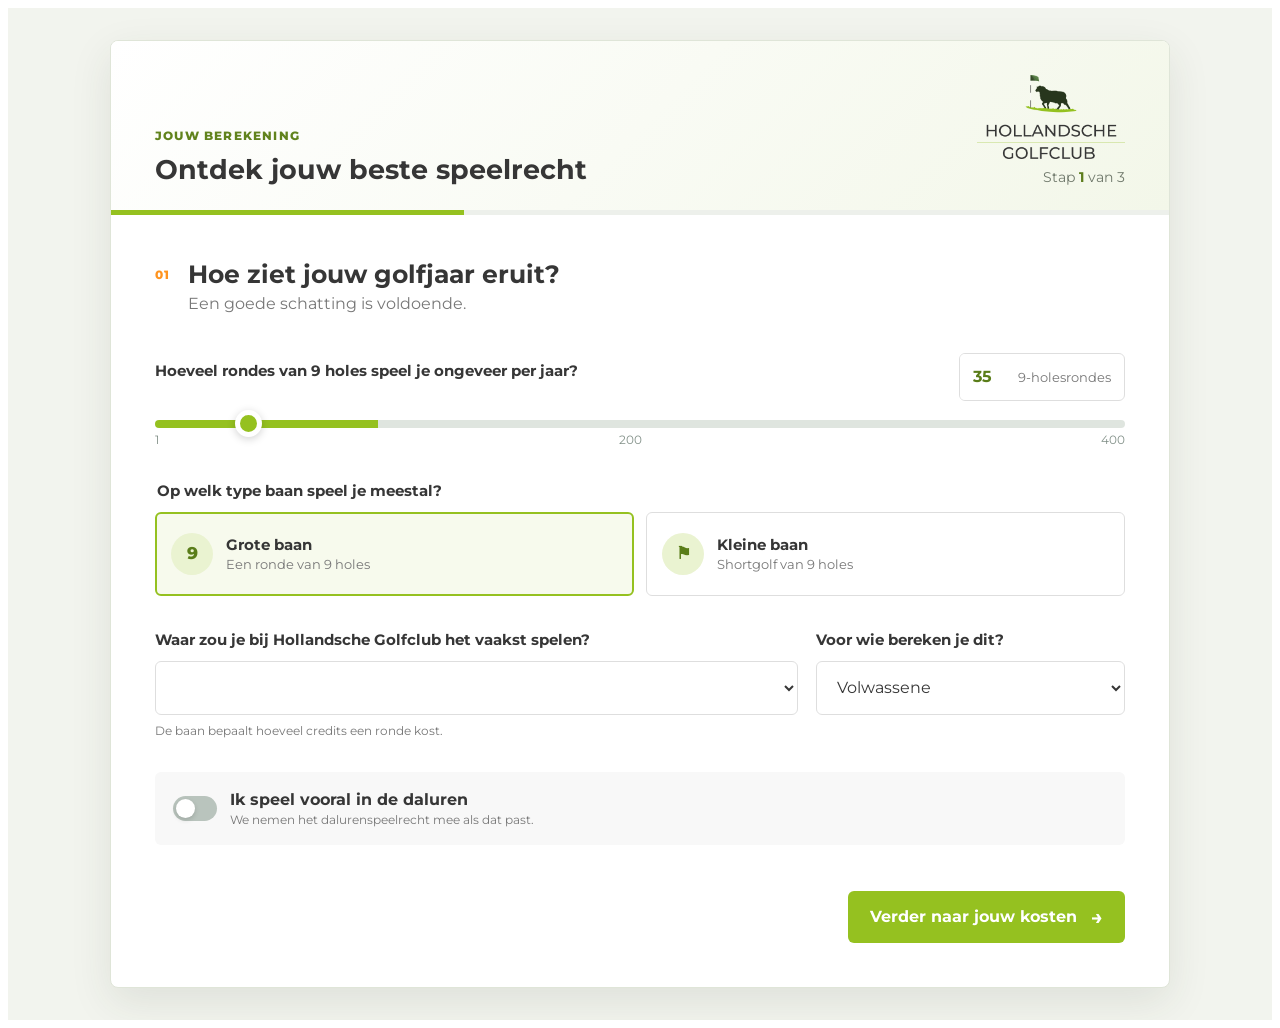
==== commit 66a53605: "De plugin heet nu Keuzehulp en staat in hgc-keuzehulp De pluginmap en het hoofdbestand heten hgc-keu" ====
--- a/vergelijking.html
+++ b/vergelijking.html
@@ -8,7 +8,7 @@
     <link rel="preconnect" href="https://fonts.googleapis.com" />
     <link rel="preconnect" href="https://fonts.gstatic.com" crossorigin />
     <link href="https://fonts.googleapis.com/css2?family=Montserrat:wght@400;500;600;700;800&display=swap" rel="stylesheet" />
-    <link rel="stylesheet" href="wordpress/wp-content/plugins/hgc-credit-calculator/styles.css" />
+    <link rel="stylesheet" href="wordpress/wp-content/plugins/hgc-keuzehulp/styles.css" />
   </head>
   <body>
     <main>
@@ -19,7 +19,7 @@
               <p class="eyebrow">Jouw berekening</p>
               <h2 id="calculator-title">Ontdek jouw beste speelrecht</h2>
             </div>
-            <div class="calculator-topbar-meta"><img class="calculator-brand-logo" src="wordpress/wp-content/plugins/hgc-credit-calculator/assets/hgc-logo.png" alt="Hollandsche Golfclub" /><p class="step-label" aria-live="polite">Stap <strong id="current-step">1</strong> van 3</p></div>
+            <div class="calculator-topbar-meta"><img class="calculator-brand-logo" src="wordpress/wp-content/plugins/hgc-keuzehulp/assets/hgc-logo.png" alt="Hollandsche Golfclub" /><p class="step-label" aria-live="polite">Stap <strong id="current-step">1</strong> van 3</p></div>
           </div>
       
           <div class="progress" aria-hidden="true">
@@ -141,7 +141,8 @@
         </section>
       </div>
     </main>
-    <script src="wordpress/wp-content/plugins/hgc-credit-calculator/hgc-config.js"></script>
-    <script src="wordpress/wp-content/plugins/hgc-credit-calculator/comparison.js"></script>
+    <script src="wordpress/wp-content/plugins/hgc-keuzehulp/hgc-config.js"></script>
+    <script src="wordpress/wp-content/plugins/hgc-keuzehulp/comparison.js"></script>
+    <script src="wordpress/wp-content/plugins/hgc-keuzehulp/launcher.js"></script>
   </body>
 </html>
--- a/wordpress/wp-content/plugins/hgc-keuzehulp/styles.css
+++ b/wordpress/wp-content/plugins/hgc-keuzehulp/styles.css
@@ -0,0 +1,450 @@
+.hgc-calculator {
+  --ink: #363636;
+  --ink-soft: #777777;
+  --green: #95c120;
+  --green-deep: #263225;
+  --green-light: #eaf3d1;
+  --lime: #95c120;
+  --cream: #f8f8f8;
+  --paper: #ffffff;
+  --orange: #ff941f;
+  --blue: #0c71c3;
+  --line: #dedede;
+  --shadow: 0 12px 35px rgba(0, 0, 0, 0.1);
+  --radius: 8px;
+}
+
+.hgc-calculator, .hgc-calculator * { box-sizing: border-box; }
+.hgc-calculator { width: 100%; margin: 0; padding: 32px; overflow: hidden; background: #f2f4ee; color: var(--ink); font-family: "Montserrat", Arial, sans-serif; }
+.hgc-calculator button, .hgc-calculator input, .hgc-calculator select { font: inherit; }
+.hgc-calculator button, .hgc-calculator a { -webkit-tap-highlight-color: transparent; }
+.hgc-calculator [hidden] { display: none !important; }
+
+/* Gecombineerde start: één rustige entree voor beide rekenroutes. */
+.hgc-calculator--launcher { background: radial-gradient(circle at 12% 8%, rgba(149,193,32,.13), transparent 30%), linear-gradient(145deg, #f5f7f1 0%, #edf2e6 100%); }
+.hgc-calculator .launcher-shell { border-color: #d8e3c8; box-shadow: 0 22px 60px rgba(43,61,31,.13); }
+.hgc-calculator .launcher-hero { min-height: 270px; padding: 50px 52px; display: grid; grid-template-columns: minmax(0, 1fr) auto; align-items: center; gap: 48px; overflow: hidden; position: relative; color: white; background: linear-gradient(120deg, #223426 0%, #365238 58%, #587a38 100%); }
+.hgc-calculator .launcher-hero::before { content: ""; width: 430px; height: 430px; position: absolute; top: -270px; right: 2%; border: 1px solid rgba(255,255,255,.13); border-radius: 50%; box-shadow: 0 0 0 62px rgba(255,255,255,.025), 0 0 0 125px rgba(255,255,255,.02); }
+.hgc-calculator .launcher-hero-copy { max-width: 700px; position: relative; z-index: 1; }
+.hgc-calculator .launcher-hero .eyebrow { color: #c4e36c; }
+.hgc-calculator .launcher-hero h2 { max-width: 690px; margin-bottom: 15px; color: white; font-size: clamp(31px, 4vw, 47px); line-height: 1.08; letter-spacing: -.035em; }
+.hgc-calculator .launcher-hero p:last-child { max-width: 620px; margin-bottom: 0; color: rgba(255,255,255,.78); font-size: 16px; line-height: 1.65; }
+.hgc-calculator .launcher-logo-card { width: 235px; min-height: 133px; padding: 22px 24px; display: grid; place-items: center; position: relative; z-index: 1; border: 1px solid rgba(255,255,255,.34); border-radius: 10px; background: rgba(255,255,255,.96); box-shadow: 0 14px 35px rgba(12,25,12,.18); }
+.hgc-calculator .launcher-logo-card img { display: block; width: 100%; height: auto; }
+.hgc-calculator .launcher-body { padding: 42px 52px 40px; }
+.hgc-calculator .launcher-heading { margin-bottom: 28px; display: flex; align-items: flex-start; gap: 17px; }
+.hgc-calculator .launcher-heading .step-number { padding-top: 7px; }
+.hgc-calculator .launcher-heading h3 { margin-bottom: 6px; font-size: 24px; }
+.hgc-calculator .launcher-heading p { margin-bottom: 0; color: var(--ink-soft); font-size: 14px; }
+.hgc-calculator .launcher-options { display: grid; grid-template-columns: repeat(2, minmax(0, 1fr)); gap: 18px; }
+.hgc-calculator .launcher-option { min-width: 0; min-height: 250px; padding: 26px; display: flex; align-items: flex-start; gap: 19px; border: 1px solid #d9e2ce; border-radius: 9px; color: var(--ink); background: linear-gradient(145deg, #fff 0%, #f8faf4 100%); text-align: left; cursor: pointer; box-shadow: 0 5px 18px rgba(47,66,31,.045); transition: transform .22s ease, border-color .22s ease, box-shadow .22s ease; }
+.hgc-calculator .launcher-option:hover, .hgc-calculator .launcher-option:focus-visible { outline: 0; transform: translateY(-4px); border-color: #a9c45d; box-shadow: 0 16px 34px rgba(54,75,36,.12); }
+.hgc-calculator .launcher-option:focus-visible { box-shadow: 0 0 0 4px rgba(149,193,32,.22), 0 16px 34px rgba(54,75,36,.12); }
+.hgc-calculator .launcher-option-icon { flex: 0 0 54px; width: 54px; height: 54px; display: grid; place-items: center; border-radius: 50%; color: #527118; background: #e9f3ce; font-size: 16px; font-weight: 800; }
+.hgc-calculator .launcher-option--comparison .launcher-option-icon { color: #9a5918; background: #fff0d9; font-size: 23px; }
+.hgc-calculator .launcher-option-copy, .hgc-calculator .launcher-option-copy > span, .hgc-calculator .launcher-option-copy > strong, .hgc-calculator .launcher-option-copy > small { display: block; }
+.hgc-calculator .launcher-tag { margin: 3px 0 9px; color: #6e8f25; font-size: 10px; font-weight: 800; letter-spacing: .1em; text-transform: uppercase; }
+.hgc-calculator .launcher-option--comparison .launcher-tag { color: #ae6a28; }
+.hgc-calculator .launcher-option-copy > strong { max-width: 330px; font-size: 20px; line-height: 1.28; }
+.hgc-calculator .launcher-option-copy > small { min-height: 62px; margin-top: 10px; color: var(--ink-soft); font-size: 13px; line-height: 1.55; }
+.hgc-calculator .launcher-link { margin-top: 18px; color: #557817; font-size: 13px; font-weight: 800; }
+.hgc-calculator .launcher-link b { margin-left: 6px; font-size: 18px; transition: margin .18s; }
+.hgc-calculator .launcher-option:hover .launcher-link b { margin-left: 10px; }
+.hgc-calculator .launcher-assurance { max-width: max-content; margin: 28px auto 0; padding: 11px 16px; display: flex; align-items: center; gap: 10px; border-radius: 30px; color: #6f786b; background: #f5f8ef; text-align: left; font-size: 11px; }
+.hgc-calculator .launcher-assurance span { flex: 0 0 24px; width: 24px; height: 24px; display: grid; place-items: center; border-radius: 50%; color: white; background: #84ae1d; font-size: 11px; font-weight: 800; }
+.hgc-calculator .launcher-assurance p { margin: 0; line-height: 1.45; }
+.hgc-calculator .launcher-assurance strong { display: block; color: #3f4b3b; font-size: 12px; }
+.hgc-calculator .calculator-stage { max-width: 1060px; margin: 0 auto; }
+.hgc-calculator .calculator-stage > .hgc-calculator { padding: 0; overflow: visible; background: transparent; }
+.hgc-calculator .launcher-back { margin: 0 0 13px; padding: 9px 4px; border: 0; color: #526e24; background: transparent; cursor: pointer; font-size: 13px; font-weight: 700; }
+.hgc-calculator .launcher-back:hover { color: #304411; text-decoration: underline; }
+.hgc-calculator .launcher-back span { margin-right: 5px; font-size: 17px; }
+
+.hgc-calculator .eyebrow { margin: 0 0 10px; color: #5a7d19; text-transform: uppercase; font-size: 12px; font-weight: 800; letter-spacing: .1em; }
+.hgc-calculator h1, .hgc-calculator h2, .hgc-calculator h3, .hgc-calculator h4, .hgc-calculator p { margin-top: 0; }
+.hgc-calculator h1, .hgc-calculator h2, .hgc-calculator h3, .hgc-calculator h4, .hgc-calculator .result-hero h3 { font-family: "Montserrat", Arial, sans-serif; }
+
+.hgc-calculator .calculator-shell { scroll-margin-top: 18px; max-width: 1060px; margin: 0 auto; background: var(--paper); border: 1px solid #dfe5d8; border-radius: var(--radius); box-shadow: 0 14px 42px rgba(48, 62, 40, .1); position: relative; z-index: 2; overflow: hidden; }
+.hgc-calculator .calculator-topbar { padding: 34px 44px 24px; display: flex; justify-content: space-between; align-items: end; }
+.hgc-calculator .calculator-topbar { color: var(--ink); background: linear-gradient(135deg, #ffffff 0%, #f3f7e9 100%); }
+.hgc-calculator .calculator-topbar .eyebrow { color: #61831d; }
+.hgc-calculator .calculator-topbar h2 { margin-bottom: 0; font-size: 27px; font-weight: 700; }
+.hgc-calculator .calculator-topbar-meta { flex: 0 0 auto; display: grid; justify-items: end; gap: 9px; }
+.hgc-calculator .calculator-brand-logo { width: 148px; height: auto; display: block; }
+.hgc-calculator .step-label { margin: 0; color: #6f786b; font-size: 14px; }
+.hgc-calculator .step-label strong { color: #5d7d1d; }
+.hgc-calculator .progress { height: 5px; background: #edf0eb; }
+.hgc-calculator .progress-bar { display: block; height: 100%; width: 33.333%; background: var(--green); transition: width .35s ease; }
+.hgc-calculator .form-step { padding: 44px; animation: stepIn .32s ease both; }
+@keyframes stepIn { from { opacity: 0; transform: translateY(8px); } to { opacity: 1; transform: none; } }
+.hgc-calculator .step-heading { display: flex; gap: 18px; margin-bottom: 40px; align-items: flex-start; }
+.hgc-calculator .step-number { color: var(--orange); font-size: 12px; font-weight: 800; letter-spacing: .1em; padding-top: 8px; }
+.hgc-calculator .step-heading h3 { margin-bottom: 5px; font-size: 25px; }
+.hgc-calculator .step-heading p { margin: 0; color: var(--ink-soft); }
+.hgc-calculator .field-group { min-width: 0; margin: 0 0 34px; padding: 0; border: 0; }
+.hgc-calculator .field-group--last { margin-bottom: 0; }
+.hgc-calculator .field-group label, .hgc-calculator .field-group legend, .hgc-calculator .cost-panel > label { display: block; margin-bottom: 12px; color: var(--ink); font-weight: 700; font-size: 15px; }
+.hgc-calculator .field-label-row { display: flex; align-items: center; justify-content: space-between; gap: 20px; }
+.hgc-calculator .number-suffix { height: 48px; display: flex; align-items: center; border: 1px solid var(--line); border-radius: 6px; background: white; overflow: hidden; }
+.hgc-calculator .number-suffix input { width: 58px; height: 100%; padding: 0 0 0 13px; border: 0; outline: 0; color: #5a7d19; font-weight: 700; }
+.hgc-calculator .number-suffix span { padding-right: 13px; color: var(--ink-soft); font-size: 13px; }
+.hgc-calculator .range { width: 100%; height: 8px; margin: 19px 0 4px; appearance: none; border-radius: 20px; background: linear-gradient(90deg, var(--green) 0 23%, #dfe5df 23%); accent-color: var(--green); }
+.hgc-calculator .range::-webkit-slider-thumb { appearance: none; width: 27px; height: 27px; border: 5px solid white; border-radius: 50%; background: var(--green); box-shadow: 0 2px 9px rgba(0,0,0,.18); cursor: pointer; }
+.hgc-calculator .range-scale { display: flex; justify-content: space-between; color: #839189; font-size: 12px; }
+.hgc-calculator .choice-grid { display: grid; gap: 12px; }
+.hgc-calculator .choice-grid--two { grid-template-columns: repeat(2, 1fr); }
+.hgc-calculator .choice-grid--three { grid-template-columns: repeat(3, 1fr); }
+.hgc-calculator .choice-card { min-height: 84px; margin: 0 !important; padding: 15px; border: 1px solid var(--line); border-radius: 6px; display: flex !important; align-items: center; gap: 13px; cursor: pointer; transition: .2s ease; }
+.hgc-calculator .choice-card:hover { border-color: #9bb6a7; transform: translateY(-1px); }
+.hgc-calculator .choice-card:has(input:checked) { border: 2px solid var(--green); padding: 14px; background: #f7faed; box-shadow: none; }
+.hgc-calculator .choice-card input { position: absolute; opacity: 0; pointer-events: none; }
+.hgc-calculator .choice-card strong, .hgc-calculator .choice-card small { display: block; }
+.hgc-calculator .choice-card small { margin-top: 3px; color: var(--ink-soft); font-weight: 400; }
+.hgc-calculator .choice-icon { flex: 0 0 42px; width: 42px; height: 42px; display: grid; place-items: center; border-radius: 50%; background: var(--green-light); color: #5a7d19; font: 800 17px/1 "Montserrat", sans-serif; }
+.hgc-calculator .choice-icon--flag { font-family: inherit; }
+.hgc-calculator .field-row { display: grid; grid-template-columns: 1.35fr .65fr; gap: 18px; }
+.hgc-calculator .round-plan-grid { margin-bottom: 30px; display: grid; grid-template-columns: 1fr; gap: 0; border: 1px solid #dce5d3; border-radius: 10px; background: #fff; box-shadow: 0 10px 28px rgba(48,62,40,.06); }
+.hgc-calculator .round-plan-card { min-width: 0; padding: 28px 30px; display: grid; grid-template-columns: 190px minmax(240px, .9fr) minmax(300px, 1.1fr); align-items: start; gap: 28px; border: 0; background: transparent; }
+.hgc-calculator .round-plan-card + .round-plan-card { border-top: 1px solid #e5eadf; }
+.hgc-calculator .round-plan-card:first-child { border-radius: 9px 9px 0 0; }
+.hgc-calculator .round-plan-card:last-child { border-radius: 0 0 9px 9px; }
+.hgc-calculator .round-plan-title { margin: 0; padding: 1px 0 0; display: flex; align-items: center; gap: 13px; border: 0; }
+.hgc-calculator .round-plan-title .choice-icon { border-radius: 9px; }
+.hgc-calculator .round-plan-title h4 { margin: 0 0 4px; font-size: 20px; }
+.hgc-calculator .round-plan-title h4 { white-space: nowrap; }
+.hgc-calculator .round-plan-title p { margin: 0; color: var(--ink-soft); font-size: 12px; }
+.hgc-calculator .round-plan-card .field-group { margin: 0; }
+.hgc-calculator .round-plan-card .field-group--last { margin: 0; padding: 0; border: 0; }
+.hgc-calculator .round-plan-card .field-label-row { align-items: center; flex-direction: row; gap: 16px; }
+.hgc-calculator .round-plan-card .field-label-row label { margin-bottom: 0; line-height: 1.4; }
+.hgc-calculator .round-plan-card .number-suffix { flex: 0 0 128px; align-self: auto; border-color: #cad7bd; background: #fbfcf8; }
+.hgc-calculator .round-plan-card .number-suffix input { flex: 1; width: 56px; font-size: 17px; }
+.hgc-calculator .round-plan-card .range { margin-top: 22px; }
+.hgc-calculator .round-plan-card .course-picker-button { min-height: 54px; }
+.hgc-calculator .field-row--settings { margin-top: 4px; grid-template-columns: .7fr 1.3fr; align-items: stretch; }
+.hgc-calculator .toggle-row--inline { min-height: 54px; margin: 0 0 34px; padding: 12px 16px; }
+.hgc-calculator select { width: 100%; height: 54px; padding: 0 45px 0 16px; border: 1px solid var(--line); border-radius: 6px; color: var(--ink); background: white; outline: 0; }
+.hgc-calculator select:focus, .hgc-calculator input:focus-visible { border-color: var(--green); box-shadow: 0 0 0 3px rgba(149,193,32,.18); }
+.hgc-calculator .course-select-native { display: none !important; }
+.hgc-calculator .course-picker { position: relative; z-index: 12; }
+.hgc-calculator .course-picker.is-open { z-index: 100; }
+.hgc-calculator .course-picker-button { width: 100%; min-height: 60px; padding: 10px 12px 10px 16px; display: flex; align-items: center; justify-content: space-between; gap: 16px; border: 1px solid var(--line); border-radius: 7px; color: var(--ink); background: white; text-align: left; cursor: pointer; transition: border-color .18s, box-shadow .18s, background .18s; }
+.hgc-calculator .course-picker-button:hover { border-color: #a8bc78; background: #fcfdf9; }
+.hgc-calculator .course-picker-button:focus-visible, .hgc-calculator .course-picker.is-open .course-picker-button { outline: 0; border-color: var(--green); box-shadow: 0 0 0 3px rgba(149,193,32,.18); }
+.hgc-calculator .course-picker-value { min-width: 0; display: block; }
+.hgc-calculator .course-picker-value strong, .hgc-calculator .course-picker-value small { display: block; overflow: hidden; text-overflow: ellipsis; white-space: nowrap; }
+.hgc-calculator .course-picker-value strong { font-size: 14px; font-weight: 700; }
+.hgc-calculator .course-picker-value small { margin-top: 3px; color: var(--ink-soft); font-size: 12px; }
+.hgc-calculator .course-picker-chevron { flex: 0 0 34px; width: 34px; height: 34px; display: grid; place-items: center; border-radius: 50%; color: #587816; background: var(--green-light); font-size: 22px; line-height: 1; transition: transform .2s; }
+.hgc-calculator .course-picker.is-open .course-picker-chevron { transform: rotate(180deg); }
+.hgc-calculator .course-picker-menu { position: absolute; top: calc(100% + 8px); right: 0; left: 0; max-height: 330px; padding: 7px; overflow-y: auto; border: 1px solid #cfdabc; border-radius: 8px; background: white; box-shadow: 0 18px 42px rgba(48, 62, 40, .18); }
+.hgc-calculator .course-picker-option { width: 100%; min-height: 56px; padding: 10px 12px; display: flex; align-items: center; justify-content: space-between; gap: 14px; border: 0; border-radius: 6px; color: var(--ink); background: transparent; text-align: left; cursor: pointer; }
+.hgc-calculator .course-picker-option + .course-picker-option { margin-top: 2px; }
+.hgc-calculator .course-picker-option:hover, .hgc-calculator .course-picker-option:focus-visible { outline: 0; background: #f3f7e9; }
+.hgc-calculator .course-picker-option[aria-selected="true"] { color: #405d0f; background: #eaf3cf; }
+.hgc-calculator .course-picker-option strong, .hgc-calculator .course-picker-option small { display: block; }
+.hgc-calculator .course-picker-option strong { font-size: 13px; font-weight: 700; }
+.hgc-calculator .course-picker-option small { margin-top: 3px; color: var(--ink-soft); font-size: 11px; }
+.hgc-calculator .course-picker-check { flex: 0 0 25px; width: 25px; height: 25px; display: grid; place-items: center; border-radius: 50%; color: white; background: #7fa719; font-size: 12px; font-weight: 800; opacity: 0; }
+.hgc-calculator .course-picker-option[aria-selected="true"] .course-picker-check { opacity: 1; }
+.hgc-calculator .course-picker-menu::-webkit-scrollbar { width: 10px; }
+.hgc-calculator .course-picker-menu::-webkit-scrollbar-track { background: #f3f5ef; }
+.hgc-calculator .course-picker-menu::-webkit-scrollbar-thumb { border: 3px solid #f3f5ef; border-radius: 10px; background: #a9bd75; }
+.hgc-calculator .field-help, .hgc-calculator .cost-panel p { margin: 8px 0 0; color: var(--ink-soft); font-size: 12px; }
+.hgc-calculator .toggle-row { padding: 18px; margin-bottom: 36px; display: flex; align-items: center; gap: 13px; border-radius: 6px; background: #f8f8f8; cursor: pointer; }
+.hgc-calculator .toggle-row input { position: absolute; opacity: 0; }
+.hgc-calculator .toggle { flex: 0 0 44px; width: 44px; height: 25px; padding: 3px; border-radius: 20px; background: #b9c4bd; transition: .2s; }
+.hgc-calculator .toggle::after { content: ""; display: block; width: 19px; height: 19px; border-radius: 50%; background: white; box-shadow: 0 2px 5px rgba(0,0,0,.15); transition: .2s; }
+.hgc-calculator .toggle-row input:checked + .toggle { background: var(--green); }
+.hgc-calculator .toggle-row input:checked + .toggle::after { transform: translateX(19px); }
+.hgc-calculator .toggle-row strong, .hgc-calculator .toggle-row small { display: block; }
+.hgc-calculator .toggle-row small { margin-top: 3px; color: var(--ink-soft); font-size: 12px; }
+.hgc-calculator .toggle-row--compact { margin-top: 28px; }
+.hgc-calculator .form-actions { padding-top: 10px; display: flex; align-items: center; justify-content: space-between; gap: 14px; }
+.hgc-calculator .form-actions--end { justify-content: flex-end; }
+.hgc-calculator .button { min-height: 52px; padding: 0 22px; border: 0; border-radius: 6px; display: inline-flex; align-items: center; justify-content: center; gap: 14px; text-decoration: none; cursor: pointer; font-weight: 700; transition: transform .18s, box-shadow .18s, background .18s; }
+.hgc-calculator .button:hover { transform: translateY(-2px); }
+.hgc-calculator .button--primary { background: var(--green); color: white; box-shadow: none; }
+.hgc-calculator .button--primary:hover { background: #86b519; box-shadow: none; }
+.hgc-calculator .button--primary span { color: white; font-size: 20px; }
+.hgc-calculator .button--text { padding-left: 0; background: transparent; color: #5a7d19; }
+.hgc-calculator .button--ghost { background: #f0f0f0; color: var(--ink); }
+.hgc-calculator .segmented-control { padding: 5px; display: grid; grid-template-columns: 1fr 1fr; border-radius: 6px; background: #f0f0f0; }
+.hgc-calculator .segmented-control label { margin: 0 !important; cursor: pointer; }
+.hgc-calculator .segmented-control input { position: absolute; opacity: 0; }
+.hgc-calculator .segmented-control span { min-height: 48px; padding: 10px; display: grid; place-items: center; border-radius: 4px; text-align: center; color: var(--ink-soft); font-size: 14px; }
+.hgc-calculator .segmented-control input:checked + span { color: #5a7d19; background: white; box-shadow: 0 2px 8px rgba(0,0,0,.08); }
+.hgc-calculator .cost-panel { padding: 30px; border: 1px solid var(--line); border-radius: 6px; background: #f8f8f8; }
+.hgc-calculator .currency-input { display: flex; align-items: center; border-bottom: 2px solid var(--green); }
+.hgc-calculator .currency-input span { color: #5a7d19; font: 700 33px/1 "Montserrat", sans-serif; }
+.hgc-calculator .currency-input input { width: 100%; padding: 6px 10px 9px; border: 0; outline: 0; background: transparent; color: var(--ink); font: 700 42px/1 "Montserrat", sans-serif; }
+.hgc-calculator .form-error { margin: -20px 0 18px; padding: 12px 15px; border-radius: 10px; color: #8b271f; background: #fce8e5; font-size: 13px; }
+
+.hgc-calculator .result-step { padding-top: 0; }
+.hgc-calculator .result-hero { margin: 0 -44px; padding: 49px 44px 43px; text-align: center; background: linear-gradient(135deg, #f7faef 0%, #eaf2d8 100%); color: var(--ink); position: relative; overflow: hidden; border-bottom: 1px solid #d8e4bd; }
+.hgc-calculator .result-hero::before, .hgc-calculator .result-hero::after { content: ""; position: absolute; border: 1px solid rgba(104,137,35,.13); border-radius: 50%; }
+.hgc-calculator .result-hero::before { width: 300px; height: 300px; top: -160px; left: -70px; }
+.hgc-calculator .result-hero::after { width: 230px; height: 230px; right: -100px; bottom: -145px; }
+.hgc-calculator .result-hero--extra { background: linear-gradient(135deg, #fff8f1 0%, #f7e8da 100%); border-bottom-color: #edd6c4; }
+.hgc-calculator .result-hero--equal { background: linear-gradient(135deg, #f5f8ef 0%, #e4ecd9 100%); }
+.hgc-calculator .result-check { width: 42px; height: 42px; margin: 0 auto 16px; display: grid; place-items: center; border-radius: 50%; color: white; background: #89b719; font-weight: 800; box-shadow: 0 7px 18px rgba(111,151,22,.22); }
+.hgc-calculator .result-hero .eyebrow { color: #63851d; }
+.hgc-calculator .result-hero h3 { max-width: 700px; margin: 0 auto 12px; font-size: clamp(31px, 4vw, 48px); line-height: 1.05; }
+.hgc-calculator .result-hero > p:last-child { margin-bottom: 0; color: #707a6c; }
+.hgc-calculator .choice-costs { padding: 34px 0 4px; display: grid; grid-template-columns: repeat(3, minmax(0, 1fr)); gap: 14px; }
+.hgc-calculator .choice-costs article { padding: 22px; border: 1px solid var(--line); border-radius: 7px; background: white; }
+.hgc-calculator .choice-costs .choice-costs-total { border-color: #cadd98; background: #f5f9e9; }
+.hgc-calculator .choice-costs p { margin: 0 0 12px; color: var(--ink-soft); font-size: 11px; font-weight: 800; letter-spacing: .08em; text-transform: uppercase; }
+.hgc-calculator .choice-costs strong { display: block; color: var(--ink); font: 700 29px/1 "Montserrat", sans-serif; }
+.hgc-calculator .choice-costs span { display: block; margin-top: 7px; color: var(--ink-soft); font-size: 12px; }
+.hgc-calculator .comparison { padding: 40px 0 30px; display: grid; grid-template-columns: 1fr auto 1fr; align-items: stretch; gap: 22px; }
+.hgc-calculator .comparison article { padding: 24px; border: 1px solid var(--line); border-radius: 6px; }
+.hgc-calculator .comparison article p { margin-bottom: 15px; color: var(--ink-soft); font-size: 13px; font-weight: 700; text-transform: uppercase; letter-spacing: .09em; }
+.hgc-calculator .comparison strong, .hgc-calculator .comparison span, .hgc-calculator .comparison b { display: block; }
+.hgc-calculator .comparison strong { color: var(--ink); font: 700 35px/1 "Montserrat", sans-serif; }
+.hgc-calculator .comparison span { margin: 6px 0 18px; color: var(--ink-soft); font-size: 13px; }
+.hgc-calculator .comparison b { color: #5a7d19; font-size: 14px; }
+.hgc-calculator .comparison-hgc { border-color: #cadd98 !important; background: #f7faed; }
+.hgc-calculator .comparison-arrow { align-self: center; color: #5a7d19; font-size: 27px; }
+.hgc-calculator .difference-card { padding: 19px 26px; border-radius: 6px; display: flex; align-items: center; justify-content: space-between; background: var(--lime); color: var(--green-deep); }
+.hgc-calculator .difference-card--extra { background: #f6d8c8; color: #71371e; }
+.hgc-calculator .difference-card--equal { background: var(--green-light); }
+.hgc-calculator .difference-card > span { font-size: 13px; font-weight: 700; text-transform: uppercase; letter-spacing: .12em; }
+.hgc-calculator .difference-card strong { font: 800 29px/1 "Montserrat", sans-serif; }
+.hgc-calculator .difference-card small { font: 500 13px/1 "Montserrat", sans-serif; }
+.hgc-calculator .recommendation { margin-top: 30px; padding: 30px; border: 1px solid var(--line); border-radius: 6px; display: grid; grid-template-columns: 1fr auto; align-items: center; gap: 24px; }
+.hgc-calculator .recommendation--featured { border: 2px solid #bdd375; background: linear-gradient(135deg, #fff 0%, #f8fbeF 100%); box-shadow: 0 12px 30px rgba(75, 100, 36, .08); }
+.hgc-calculator .recommendation h4 { margin-bottom: 9px; font-size: 23px; }
+.hgc-calculator .recommendation-main > p:not(.eyebrow) { margin-bottom: 13px; color: var(--ink-soft); line-height: 1.55; }
+.hgc-calculator .recommendation ul { margin: 0; padding-left: 18px; color: var(--ink-soft); font-size: 12px; }
+.hgc-calculator .recommendation li + li { margin-top: 4px; }
+.hgc-calculator .package-instruction { padding: 12px 14px; border-left: 3px solid var(--green); color: var(--ink) !important; background: #f3f7e9; font-size: 13px; font-weight: 650; }
+.hgc-calculator .registration-switch { margin: 0 0 22px; }
+.hgc-calculator .greenfee-note { margin: 14px 0 0; padding: 12px 14px; border-left: 3px solid var(--green); background: #f3f7e9; color: var(--ink); font-size: 13px; font-weight: 650; }
+.hgc-calculator .coverage-warning { margin: 14px 0 0; padding: 12px 14px; border-left: 3px solid var(--orange); background: #fdf2e6; color: var(--ink); font-size: 13px; font-weight: 650; }
+.hgc-calculator .registration-note { margin-bottom: 0 !important; font-size: 12px; }
+
+/* Gemengd speelbeeld: de bezoeker kiest zelf tussen beide speelrechten. */
+.hgc-calculator .advice-choice { display: grid; grid-template-columns: 1fr 1fr; gap: 20px; }
+.hgc-calculator .advice-card { padding: 28px; border: 2px solid var(--line); border-radius: 8px; display: flex; flex-direction: column; background: white; box-shadow: 0 10px 28px rgba(48, 62, 40, .06); }
+.hgc-calculator .advice-card--credits { border-color: #bdd375; background: linear-gradient(135deg, #fff 0%, #f8fbef 100%); }
+.hgc-calculator .advice-card--shortgolf { border-color: #f4c088; background: linear-gradient(135deg, #fff 0%, #fff6ec 100%); }
+.hgc-calculator .advice-card-question { margin-bottom: 14px; padding-bottom: 13px; border-bottom: 1px solid #e7ece0; color: var(--ink); font-size: 15px; font-weight: 800; }
+.hgc-calculator .advice-card--shortgolf .advice-card-question { border-bottom-color: #f6e0c6; }
+.hgc-calculator .advice-card .eyebrow { margin-bottom: 6px; }
+.hgc-calculator .advice-card--shortgolf .eyebrow { color: var(--orange); }
+.hgc-calculator .advice-card h4 { margin-bottom: 12px; font-size: 20px; line-height: 1.3; }
+.hgc-calculator .advice-card-amount, .hgc-calculator .recommendation-amount, .hgc-calculator .next-option-amount { margin-bottom: 13px; color: var(--ink) !important; font: 800 32px/1 "Montserrat", sans-serif; }
+.hgc-calculator .advice-card-amount small, .hgc-calculator .recommendation-amount small, .hgc-calculator .next-option-amount small { display: block; margin-top: 6px; color: var(--ink-soft); font: 500 13px/1.4 "Montserrat", sans-serif; }
+.hgc-calculator .next-option-amount { font-size: 24px; }
+.hgc-calculator .advice-card-coverage { margin-bottom: 13px; color: var(--ink-soft) !important; font-size: 13px; line-height: 1.55; }
+.hgc-calculator .advice-card-instruction { margin-bottom: 20px; padding: 12px 14px; border-left: 3px solid var(--green); color: var(--ink) !important; background: #f3f7e9; font-size: 13px; font-weight: 650; }
+.hgc-calculator .advice-card--shortgolf .advice-card-instruction { border-left-color: var(--orange); background: #fdf2e6; }
+.hgc-calculator .advice-card-benefits-title { margin-bottom: 10px; color: var(--ink-soft) !important; font-size: 12px; font-weight: 800; text-transform: uppercase; letter-spacing: .09em; }
+.hgc-calculator .advice-card-benefits { margin: 0 0 22px; padding: 0; display: grid; gap: 9px; list-style: none; }
+.hgc-calculator .advice-card-benefits li { display: flex; align-items: flex-start; gap: 10px; color: var(--ink); font-size: 13px; font-weight: 600; line-height: 1.45; }
+.hgc-calculator .advice-card-benefits li span { flex: 0 0 20px; width: 20px; height: 20px; display: grid; place-items: center; border-radius: 50%; color: white; background: #7fa719; font-size: 11px; font-weight: 800; }
+.hgc-calculator .advice-card--shortgolf .advice-card-benefits li span { background: var(--orange); }
+.hgc-calculator [data-registration-row][hidden] { display: none !important; }
+.hgc-calculator .advice-card .button { margin-top: auto; }
+.hgc-calculator .recommendation--shortgolf { border-color: #f4c088; background: linear-gradient(135deg, #fff 0%, #fff6ec 100%); }
+.hgc-calculator .recommendation--shortgolf .eyebrow { color: var(--orange); }
+.hgc-calculator .recommendation--shortgolf .package-instruction { border-left-color: var(--orange); background: #fdf2e6; }
+.hgc-calculator .button--cta, .hgc-calculator .button--cta-tracked { max-width: 330px; min-height: 58px; white-space: normal; text-align: center; }
+.hgc-calculator .button--cta { background: var(--orange); }
+.hgc-calculator .button--cta:hover { background: #ff6600; }
+.hgc-calculator .button--shortgolf { background: var(--orange); color: white; }
+.hgc-calculator .button--shortgolf:hover { background: #ff6600; }
+.hgc-calculator .button--shortgolf span { color: white; font-size: 20px; }
+.hgc-calculator .button--secondary { border: 1px solid #8bb327; color: #567619; background: white; white-space: nowrap; }
+.hgc-calculator .button--secondary:hover { background: #f6f9ee; }
+.hgc-calculator .recommendation-actions { display: grid; gap: 9px; }
+.hgc-calculator .next-option { margin-top: 14px; padding: 23px 25px; display: grid; grid-template-columns: 1fr auto; align-items: center; gap: 24px; border: 1px solid #d9e5bd; border-radius: 6px; background: #f6f9ee; }
+.hgc-calculator .next-option .eyebrow { margin-bottom: 7px; }
+.hgc-calculator .next-option h4 { margin-bottom: 7px; font-size: 18px; }
+.hgc-calculator .next-option p:last-child { margin-bottom: 0; color: var(--ink-soft); font-size: 13px; line-height: 1.55; }
+.hgc-calculator .next-option-link { color: #527417; font-size: 13px; font-weight: 800; text-decoration: none; white-space: nowrap; }
+.hgc-calculator .next-option-link:hover { text-decoration: underline; }
+.hgc-calculator .next-option-actions { display: grid; justify-items: end; gap: 9px; }
+.hgc-calculator .included-benefits { margin-top: 22px; padding: 30px; border: 2px solid #cadd98; border-radius: 8px; background: linear-gradient(135deg, #fbfdf6 0%, #f0f6df 100%); box-shadow: 0 10px 28px rgba(86, 118, 25, .08); }
+.hgc-calculator .included-benefits .eyebrow { margin-bottom: 6px; color: #5a7d19; }
+.hgc-calculator .included-benefits h4 { margin-bottom: 22px; color: var(--ink); font-size: 24px; }
+.hgc-calculator .included-benefits ul { margin: 0; padding: 0; display: grid; grid-template-columns: 1fr 1fr; gap: 13px 24px; list-style: none; }
+.hgc-calculator .included-benefits li { display: flex; align-items: flex-start; gap: 11px; color: var(--ink); font-size: 14px; font-weight: 600; line-height: 1.45; }
+.hgc-calculator .included-benefits li span { flex: 0 0 24px; width: 24px; height: 24px; display: grid; place-items: center; border-radius: 50%; color: white; background: #7fa719; font-size: 12px; font-weight: 800; }
+/* Ontwerpkeuze: vijf visuele richtingen met dezelfde calculatorinhoud. */
+.hgc-calculator .design-picker { width: min(1180px, calc(100% - 24px)); min-width: 0; scroll-margin-top: 18px; margin: 0 auto; padding: 42px; border: 1px solid #dbe3d4; border-radius: 16px; background: #fff; box-shadow: 0 22px 60px rgba(43,61,31,.12); }
+.hgc-calculator .design-picker__header { max-width: 720px; margin-bottom: 32px; }
+.hgc-calculator .design-picker__header img { width: 175px; height: auto; margin-bottom: 28px; }
+.hgc-calculator .design-picker__header h2 { margin-bottom: 10px; font-size: clamp(27px, 3.5vw, 40px); line-height: 1.14; letter-spacing: -.035em; }
+.hgc-calculator .design-picker__header > p:last-child { margin-bottom: 0; color: var(--ink-soft); line-height: 1.65; }
+.hgc-calculator .design-options { display: grid; grid-template-columns: repeat(5, minmax(0, 1fr)); gap: 14px; }
+.hgc-calculator .design-option { min-width: 0; padding: 13px 13px 18px; border: 1px solid #dce3d7; border-radius: 10px; color: #303530; background: #fff; text-align: left; cursor: pointer; transition: transform .2s, border-color .2s, box-shadow .2s; }
+.hgc-calculator .design-option:hover, .hgc-calculator .design-option:focus-visible { outline: 0; transform: translateY(-4px); border-color: #91b53b; box-shadow: 0 15px 30px rgba(45,61,34,.13); }
+.hgc-calculator .design-option:focus-visible { box-shadow: 0 0 0 4px rgba(149,193,32,.2), 0 15px 30px rgba(45,61,34,.13); }
+.hgc-calculator .design-preview { height: 120px; margin-bottom: 16px; padding: 13px; display: grid; grid-template-columns: 1.3fr .7fr; grid-template-rows: 28px 1fr; gap: 8px; overflow: hidden; border-radius: 7px; background: var(--preview-bg); }
+.hgc-calculator .design-preview i { display: block; border-radius: var(--preview-radius, 3px); background: var(--preview-card); }
+.hgc-calculator .design-preview i:first-child { grid-column: 1 / -1; background: var(--preview-hero); }
+.hgc-calculator .design-preview i:last-child { background: var(--preview-accent); }
+.hgc-calculator .design-option__number { display: block; margin-bottom: 6px; color: #789323; font-size: 10px; font-weight: 800; letter-spacing: .12em; }
+.hgc-calculator .design-option strong, .hgc-calculator .design-option small { display: block; }
+.hgc-calculator .design-option strong { font-size: 16px; }
+.hgc-calculator .design-option small { margin-top: 6px; color: #777; font-size: 11px; line-height: 1.45; }
+.hgc-calculator .design-option--clubhouse { --preview-bg: #edf2e6; --preview-hero: #304b34; --preview-card: #fff; --preview-accent: #95c120; }
+.hgc-calculator .design-option--fairway { --preview-bg: #e8f4e7; --preview-hero: #fff; --preview-card: #cfe6bf; --preview-accent: #4b9856; --preview-radius: 12px; }
+.hgc-calculator .design-option--scorecard { --preview-bg: #f2eddf; --preview-hero: #e2dbc9; --preview-card: #fffdf7; --preview-accent: #1d3327; --preview-radius: 0; }
+.hgc-calculator .design-option--night { --preview-bg: #0b1715; --preview-hero: #1c302a; --preview-card: #233c35; --preview-accent: #c1dc52; --preview-radius: 5px; }
+.hgc-calculator .design-option--energy { --preview-bg: #eff8c9; --preview-hero: #95c120; --preview-card: #fff; --preview-accent: #ff941f; --preview-radius: 10px; }
+.hgc-calculator .launcher-design-back { margin: -14px 0 25px; padding: 7px 0; border: 0; color: #5a7720; background: transparent; cursor: pointer; font-size: 12px; font-weight: 700; }
+.hgc-calculator .launcher-design-back:hover { text-decoration: underline; }
+.hgc-calculator .launcher-design-back span { margin-right: 5px; }
+
+/* 02 Fairway: zacht, luchtig en organisch. */
+.hgc-calculator[data-design="fairway"] { --green: #4d9b59; --green-deep: #183b29; --green-light: #dff0da; --orange: #d98b32; --line: #cfe0cb; --radius: 24px; background: linear-gradient(145deg, #eef8ed, #dfeede); }
+.hgc-calculator[data-design="fairway"] .calculator-shell { border: 0; border-radius: 24px; box-shadow: 0 20px 55px rgba(36,83,45,.12); }
+.hgc-calculator[data-design="fairway"] .launcher-hero { color: #183b29; background: radial-gradient(circle at 84% 20%, #cbe8bd 0 18%, transparent 19%), linear-gradient(135deg, #fff 0%, #e8f5e4 100%); }
+.hgc-calculator[data-design="fairway"] .launcher-hero h2 { color: #183b29; }
+.hgc-calculator[data-design="fairway"] .launcher-hero .eyebrow { color: #43834e; }
+.hgc-calculator[data-design="fairway"] .launcher-hero p:last-child { color: #617767; }
+.hgc-calculator[data-design="fairway"] .launcher-logo-card { border: 0; border-radius: 20px; box-shadow: 0 12px 30px rgba(41,92,50,.12); }
+.hgc-calculator[data-design="fairway"] .launcher-option, .hgc-calculator[data-design="fairway"] .round-plan-grid, .hgc-calculator[data-design="fairway"] .round-plan-card, .hgc-calculator[data-design="fairway"] .recommendation, .hgc-calculator[data-design="fairway"] .next-option, .hgc-calculator[data-design="fairway"] .included-benefits { border-radius: 18px; }
+.hgc-calculator[data-design="fairway"] .button, .hgc-calculator[data-design="fairway"] select, .hgc-calculator[data-design="fairway"] .course-picker-button { border-radius: 14px; }
+.hgc-calculator[data-design="fairway"] .calculator-topbar { background: linear-gradient(135deg, #fff, #eaf6e6); }
+
+/* 03 Scorekaart: redactioneel, rustig en hoekig. */
+.hgc-calculator[data-design="scorecard"] { --ink: #202a23; --ink-soft: #6f7068; --green: #1e442d; --green-deep: #15271d; --green-light: #ebe6d8; --orange: #a96832; --line: #cfc8b6; --radius: 0; background: #e9e3d5; }
+.hgc-calculator[data-design="scorecard"] h1, .hgc-calculator[data-design="scorecard"] h2, .hgc-calculator[data-design="scorecard"] h3, .hgc-calculator[data-design="scorecard"] h4, .hgc-calculator[data-design="scorecard"] .result-hero h3 { font-family: Georgia, "Times New Roman", serif; letter-spacing: -.02em; }
+.hgc-calculator[data-design="scorecard"] .calculator-shell { border: 1px solid #bcb4a1; border-radius: 0; box-shadow: 10px 10px 0 rgba(31,53,39,.1); }
+.hgc-calculator[data-design="scorecard"] .launcher-hero { color: #202a23; background: #f4f0e6; border-bottom: 7px solid #1e442d; }
+.hgc-calculator[data-design="scorecard"] .launcher-hero h2 { color: #202a23; font-size: clamp(34px, 4.5vw, 52px); }
+.hgc-calculator[data-design="scorecard"] .launcher-hero .eyebrow, .hgc-calculator[data-design="scorecard"] .launcher-hero p:last-child { color: #5c655d; }
+.hgc-calculator[data-design="scorecard"] .launcher-logo-card, .hgc-calculator[data-design="scorecard"] .launcher-option, .hgc-calculator[data-design="scorecard"] .button, .hgc-calculator[data-design="scorecard"] select, .hgc-calculator[data-design="scorecard"] .course-picker-button, .hgc-calculator[data-design="scorecard"] .recommendation, .hgc-calculator[data-design="scorecard"] .next-option, .hgc-calculator[data-design="scorecard"] .included-benefits { border-radius: 0; box-shadow: none; }
+.hgc-calculator[data-design="scorecard"] .launcher-option { background: #fffdf7; }
+.hgc-calculator[data-design="scorecard"] .calculator-topbar { border-bottom: 1px solid #cfc8b6; background: #f6f2e9; }
+
+/* 04 Tour: donker en premium. */
+.hgc-calculator[data-design="night"] { --ink: #f4f7f2; --ink-soft: #aebdb6; --green: #bddb4f; --green-deep: #08120f; --green-light: #253c32; --orange: #e2ad62; --line: #355047; --paper: #101d19; --radius: 12px; background: radial-gradient(circle at 80% 5%, #274238, transparent 35%), #07120f; }
+.hgc-calculator[data-design="night"] .calculator-shell, .hgc-calculator[data-design="night"] .launcher-shell { border-color: #314a41; background: #101d19; box-shadow: 0 24px 65px rgba(0,0,0,.35); }
+.hgc-calculator[data-design="night"] .launcher-hero { background: linear-gradient(125deg, #07120f, #193128 65%, #314c2d); }
+.hgc-calculator[data-design="night"] .launcher-body, .hgc-calculator[data-design="night"] .form-step { background: #101d19; }
+.hgc-calculator[data-design="night"] .launcher-option, .hgc-calculator[data-design="night"] .round-plan-grid, .hgc-calculator[data-design="night"] .round-plan-card, .hgc-calculator[data-design="night"] .choice-costs article, .hgc-calculator[data-design="night"] .recommendation, .hgc-calculator[data-design="night"] .next-option, .hgc-calculator[data-design="night"] .included-benefits, .hgc-calculator[data-design="night"] .toggle-row, .hgc-calculator[data-design="night"] .cost-panel { border-color: #355047; color: var(--ink); background: #172822; }
+.hgc-calculator[data-design="night"] .calculator-topbar { background: linear-gradient(135deg, #11211c, #1b3129); }
+.hgc-calculator[data-design="night"] .calculator-brand-logo { padding: 7px; border-radius: 7px; background: #fff; }
+.hgc-calculator[data-design="night"] select, .hgc-calculator[data-design="night"] .number-suffix, .hgc-calculator[data-design="night"] .course-picker-button, .hgc-calculator[data-design="night"] .course-picker-menu { border-color: #456158; color: var(--ink); background: #20362f; }
+.hgc-calculator[data-design="night"] .number-suffix input { color: #d0e87c; background: transparent; }
+.hgc-calculator[data-design="night"] .course-picker-option { color: var(--ink); }
+.hgc-calculator[data-design="night"] .course-picker-option:hover { background: #2a453b; }
+.hgc-calculator[data-design="night"] .button--primary { color: #142016; }
+.hgc-calculator[data-design="night"] .button--ghost { color: #e8eee9; background: #293b35; }
+.hgc-calculator[data-design="night"] .launcher-design-back, .hgc-calculator[data-design="night"] .launcher-back, .hgc-calculator[data-design="night"] .button--text, .hgc-calculator[data-design="night"] .launcher-link, .hgc-calculator[data-design="night"] .launcher-tag, .hgc-calculator[data-design="night"] .next-option-link { color: #c8df78; }
+
+/* 05 Energie: helder, rond en actiegericht. */
+.hgc-calculator[data-design="energy"] { --ink: #263020; --ink-soft: #67715f; --green: #91c414; --green-deep: #243319; --green-light: #eaf7bd; --orange: #ff8a18; --line: #d8e4b4; --radius: 20px; background: linear-gradient(135deg, #f5fadf 0 55%, #fff0d7 100%); }
+.hgc-calculator[data-design="energy"] .calculator-shell { border: 2px solid #cae27d; border-radius: 20px; box-shadow: 0 18px 0 rgba(123,156,39,.12); }
+.hgc-calculator[data-design="energy"] .launcher-hero { background: linear-gradient(120deg, #84b80f 0%, #9fd11d 62%, #c8e958 100%); }
+.hgc-calculator[data-design="energy"] .launcher-hero .eyebrow, .hgc-calculator[data-design="energy"] .launcher-hero p:last-child { color: rgba(28,48,15,.75); }
+.hgc-calculator[data-design="energy"] .launcher-hero h2 { color: #203016; }
+.hgc-calculator[data-design="energy"] .launcher-logo-card { border: 3px solid #fff; border-radius: 18px; transform: rotate(1.5deg); }
+.hgc-calculator[data-design="energy"] .launcher-option, .hgc-calculator[data-design="energy"] .round-plan-grid, .hgc-calculator[data-design="energy"] .recommendation, .hgc-calculator[data-design="energy"] .next-option, .hgc-calculator[data-design="energy"] .included-benefits { border-radius: 16px; }
+.hgc-calculator[data-design="energy"] .launcher-option--comparison, .hgc-calculator[data-design="energy"] .next-option { background: #fff7e9; border-color: #ffc777; }
+.hgc-calculator[data-design="energy"] .button { border-radius: 30px; }
+.hgc-calculator[data-design="energy"] .button--primary, .hgc-calculator[data-design="energy"] .button--cta { background: #ff8a18; }
+.hgc-calculator[data-design="energy"] .button--primary:hover, .hgc-calculator[data-design="energy"] .button--cta:hover { background: #ed7908; }
+.hgc-calculator[data-design="energy"] .calculator-topbar { background: linear-gradient(135deg, #fff, #f1f9d5); }
+
+.hgc-calculator .result-disclaimer { margin: 0; padding-top: 18px; border-top: 1px solid var(--line); color: #76847e; font-size: 11px; line-height: 1.55; }
+.hgc-calculator .result-disclaimer a { color: #5a7d19; }
+.hgc-calculator .form-actions--result { padding-top: 30px; }
+
+@media (max-width: 850px) {
+  .hgc-calculator .design-options { grid-template-columns: repeat(2, minmax(0, 1fr)); }
+  .hgc-calculator .design-option:last-child { grid-column: 1 / -1; }
+  .hgc-calculator .launcher-hero { padding: 42px; }
+  .hgc-calculator .launcher-logo-card { width: 190px; min-height: 108px; padding: 18px 20px; }
+  .hgc-calculator .launcher-body { padding: 38px 42px; }
+  .hgc-calculator .launcher-option { padding: 23px; flex-direction: column; }
+  .hgc-calculator .calculator-shell { margin-left: 18px; margin-right: 18px; }
+  .hgc-calculator .recommendation { grid-template-columns: 1fr; }
+  .hgc-calculator .recommendation-actions { justify-items: start; }
+  .hgc-calculator .next-option { grid-template-columns: 1fr; gap: 14px; }
+  .hgc-calculator .next-option-actions { justify-items: start; }
+  .hgc-calculator .button--cta { justify-self: start; }
+  .hgc-calculator .round-plan-card { grid-template-columns: 145px minmax(220px, .9fr) minmax(260px, 1.1fr); gap: 22px; padding: 25px 24px; }
+  .hgc-calculator .round-plan-title h4 { white-space: normal; }
+}
+
+@media (max-width: 620px) {
+  .hgc-calculator { padding: 12px 0; }
+  .hgc-calculator .calculator-shell { margin: 0 12px; border-radius: 8px; }
+  .hgc-calculator .launcher-shell { margin: 0 12px; }
+  .hgc-calculator .design-picker { width: calc(100% - 24px); margin: 0 12px; padding: 28px 20px; overflow: hidden; border-radius: 10px; }
+  .hgc-calculator .design-picker__header { margin-bottom: 24px; }
+  .hgc-calculator .design-picker__header img { width: 145px; margin-bottom: 22px; }
+  .hgc-calculator .design-picker__header h2 { font-size: 27px; }
+  .hgc-calculator .design-picker__header h2, .hgc-calculator .design-picker__header p { max-width: 100%; overflow-wrap: anywhere; }
+  .hgc-calculator .design-options { width: 100%; min-width: 0; grid-template-columns: minmax(0, 1fr); }
+  .hgc-calculator .design-option, .hgc-calculator .design-option:last-child { width: 100%; max-width: 100%; min-width: 0; grid-column: auto; }
+  .hgc-calculator .design-preview { width: 100%; max-width: 100%; height: 92px; }
+  .hgc-calculator .launcher-hero { min-height: 0; padding: 34px 25px 36px; grid-template-columns: 1fr; }
+  .hgc-calculator .launcher-hero h2 { font-size: 31px; }
+  .hgc-calculator .launcher-hero p:last-child { font-size: 14px; line-height: 1.55; }
+  .hgc-calculator .launcher-logo-card { width: 158px; min-height: 90px; padding: 14px 16px; justify-self: start; grid-row: 1; }
+  .hgc-calculator .launcher-hero-copy { grid-row: 2; }
+  .hgc-calculator .launcher-body { padding: 29px 22px 26px; }
+  .hgc-calculator .launcher-heading { margin-bottom: 22px; }
+  .hgc-calculator .launcher-heading h3 { font-size: 21px; }
+  .hgc-calculator .launcher-heading p { font-size: 12px; line-height: 1.5; }
+  .hgc-calculator .launcher-options { grid-template-columns: 1fr; gap: 13px; }
+  .hgc-calculator .launcher-option { min-height: 0; padding: 20px; flex-direction: row; gap: 14px; }
+  .hgc-calculator .launcher-option-icon { flex-basis: 43px; width: 43px; height: 43px; font-size: 13px; }
+  .hgc-calculator .launcher-option--comparison .launcher-option-icon { font-size: 19px; }
+  .hgc-calculator .launcher-option-copy > strong { font-size: 17px; }
+  .hgc-calculator .launcher-option-copy > small { min-height: 0; margin-top: 7px; font-size: 12px; }
+  .hgc-calculator .launcher-link { margin-top: 12px; }
+  .hgc-calculator .launcher-assurance { margin-top: 20px; border-radius: 8px; line-height: 1.5; }
+  .hgc-calculator .calculator-stage { margin: 0; }
+  .hgc-calculator .launcher-back { margin: 0 12px 8px; }
+  .hgc-calculator .calculator-topbar { padding: 25px 22px 19px; align-items: flex-start; }
+  .hgc-calculator .calculator-topbar-meta { gap: 7px; }
+  .hgc-calculator .calculator-brand-logo { width: 105px; }
+  .hgc-calculator .calculator-topbar h2 { font-size: 21px; }
+  .hgc-calculator .calculator-topbar .eyebrow { margin-bottom: 7px; font-size: 10px; }
+  .hgc-calculator .form-step { padding: 30px 22px; }
+  .hgc-calculator .step-heading { margin-bottom: 30px; }
+  .hgc-calculator .step-heading h3 { font-size: 21px; }
+  .hgc-calculator .field-label-row { align-items: flex-start; }
+  .hgc-calculator .field-label-row > label { max-width: 180px; }
+  .hgc-calculator .choice-grid--two, .hgc-calculator .choice-grid--three { grid-template-columns: 1fr; }
+  .hgc-calculator .choice-card { min-height: 70px; }
+  .hgc-calculator .field-row { grid-template-columns: 1fr; gap: 0; }
+  .hgc-calculator .round-plan-card { padding: 24px 20px; display: grid; grid-template-columns: 1fr; gap: 22px; }
+  .hgc-calculator .round-plan-title { padding-bottom: 17px; border-bottom: 1px solid #edf0e9; }
+  .hgc-calculator .round-plan-title h4 { white-space: normal; }
+  .hgc-calculator .round-plan-card .field-label-row { align-items: flex-start; flex-direction: column; gap: 10px; }
+  .hgc-calculator .round-plan-card .number-suffix { width: 100%; flex-basis: 48px; }
+  .hgc-calculator .choice-costs { grid-template-columns: 1fr; }
+  .hgc-calculator .advice-choice { grid-template-columns: 1fr; }
+  .hgc-calculator .advice-card { padding: 22px; }
+  .hgc-calculator .advice-card-amount { font-size: 28px; }
+  .hgc-calculator .course-picker-menu { max-height: 280px; }
+  .hgc-calculator .segmented-control { grid-template-columns: 1fr; }
+  .hgc-calculator .cost-panel { padding: 22px; }
+  .hgc-calculator .currency-input input { font-size: 36px; }
+  .hgc-calculator .form-actions { align-items: stretch; flex-direction: column-reverse; }
+  .hgc-calculator .form-actions--end { align-items: stretch; }
+  .hgc-calculator .button { width: 100%; }
+  .hgc-calculator .recommendation-actions { width: 100%; }
+  .hgc-calculator .recommendation-actions .button { max-width: 100%; white-space: normal; text-align: center; }
+  .hgc-calculator .result-step { padding-top: 0; }
+  .hgc-calculator .result-hero { margin: 0 -22px; padding: 38px 22px 35px; }
+  .hgc-calculator .comparison { grid-template-columns: 1fr; gap: 10px; }
+  .hgc-calculator .comparison-arrow { justify-self: center; transform: rotate(90deg); }
+  .hgc-calculator .difference-card { align-items: flex-start; flex-direction: column; gap: 8px; }
+  .hgc-calculator .recommendation { padding: 22px; }
+  .hgc-calculator .included-benefits ul { grid-template-columns: 1fr; }
+  .hgc-calculator .included-benefits { padding: 24px 20px; }
+}
+
+@media (prefers-reduced-motion: reduce) {
+  .hgc-calculator, .hgc-calculator *, .hgc-calculator *::before, .hgc-calculator *::after { scroll-behavior: auto !important; animation: none !important; transition: none !important; }
+}
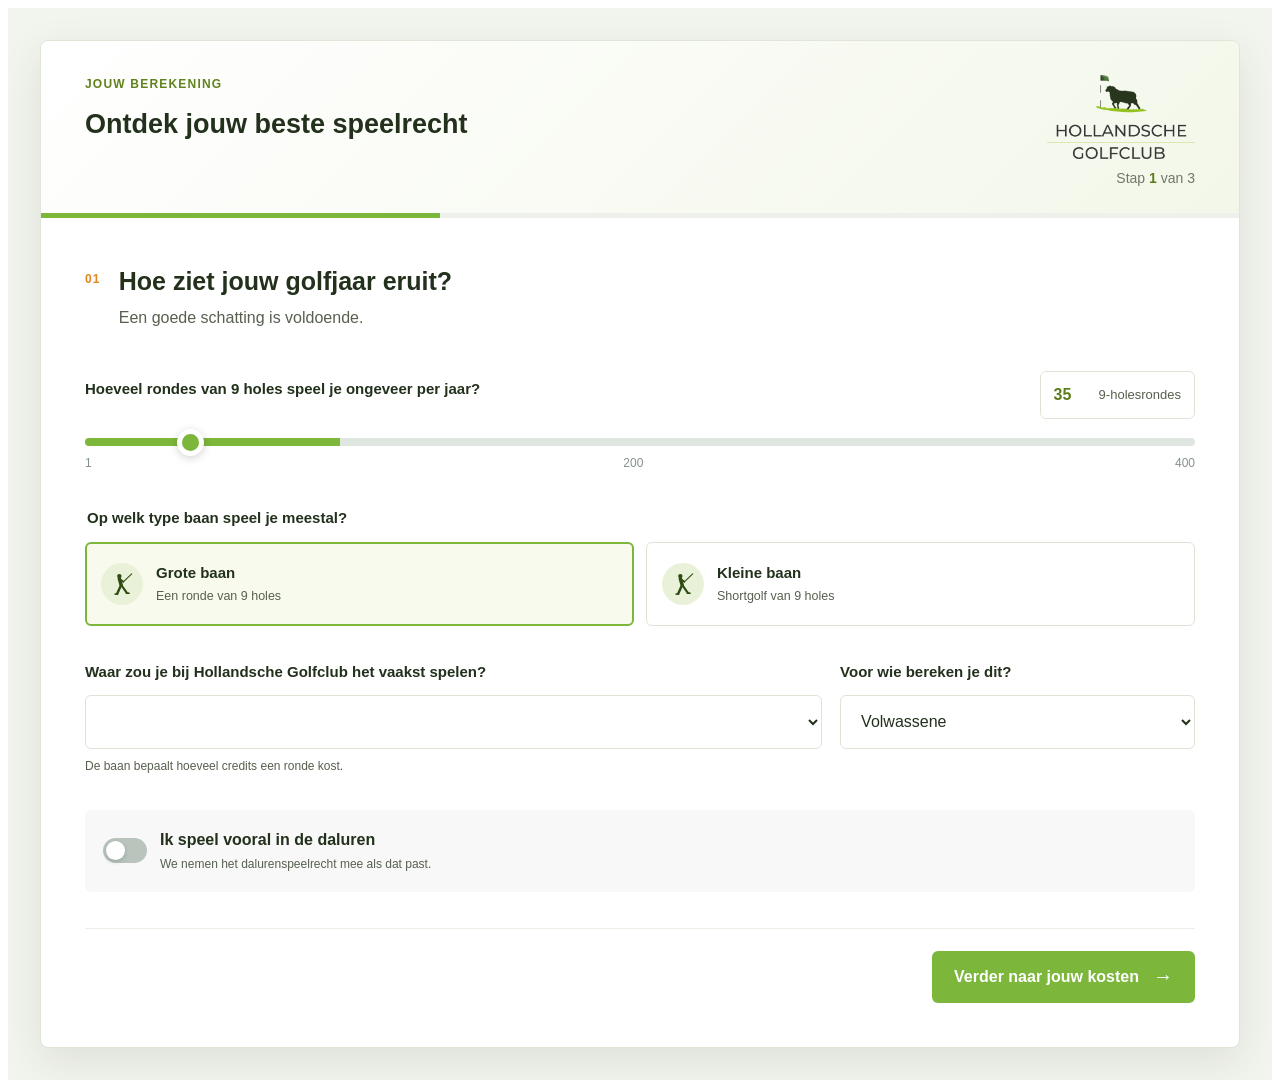
==== commit ba8044ed: "Keuzehulp v2.0.0: golfswing-icoon, instelbaar voorbehoud per baan, alternatiefkaart zonder bedrag - " ====
--- a/vergelijking.html
+++ b/vergelijking.html
@@ -53,12 +53,12 @@
                 <div class="choice-grid choice-grid--two">
                   <label class="choice-card">
                     <input type="radio" name="round-format" value="nine" checked />
-                    <span class="choice-icon">9</span>
+                    <span class="choice-icon"><svg viewBox="0 0 100 100" aria-hidden="true" focusable="false"><circle cx="38" cy="14" r="10" fill="currentColor" /><line x1="38" y1="26" x2="56" y2="40" stroke="currentColor" stroke-width="8" stroke-linecap="round" /><line x1="56" y1="40" x2="94" y2="4" stroke="currentColor" stroke-width="5" stroke-linecap="round" /><line x1="38" y1="26" x2="46" y2="54" stroke="currentColor" stroke-width="16" stroke-linecap="round" /><line x1="46" y1="54" x2="28" y2="94" stroke="currentColor" stroke-width="11" stroke-linecap="round" /><line x1="46" y1="54" x2="72" y2="90" stroke="currentColor" stroke-width="10" stroke-linecap="round" /><ellipse cx="24" cy="96" rx="10" ry="4" fill="currentColor" /><ellipse cx="76" cy="92" rx="10" ry="4" fill="currentColor" /></svg></span>
                     <span><strong>Grote baan</strong><small>Een ronde van 9 holes</small></span>
                   </label>
                   <label class="choice-card">
                     <input type="radio" name="round-format" value="short" />
-                    <span class="choice-icon choice-icon--flag">⚑</span>
+                    <span class="choice-icon"><svg viewBox="0 0 100 100" aria-hidden="true" focusable="false"><circle cx="38" cy="14" r="10" fill="currentColor" /><line x1="38" y1="26" x2="56" y2="40" stroke="currentColor" stroke-width="8" stroke-linecap="round" /><line x1="56" y1="40" x2="94" y2="4" stroke="currentColor" stroke-width="5" stroke-linecap="round" /><line x1="38" y1="26" x2="46" y2="54" stroke="currentColor" stroke-width="16" stroke-linecap="round" /><line x1="46" y1="54" x2="28" y2="94" stroke="currentColor" stroke-width="11" stroke-linecap="round" /><line x1="46" y1="54" x2="72" y2="90" stroke="currentColor" stroke-width="10" stroke-linecap="round" /><ellipse cx="24" cy="96" rx="10" ry="4" fill="currentColor" /><ellipse cx="76" cy="92" rx="10" ry="4" fill="currentColor" /></svg></span>
                     <span><strong>Kleine baan</strong><small>Shortgolf van 9 holes</small></span>
                   </label>
                 </div>
--- a/wordpress/wp-content/plugins/hgc-keuzehulp/styles.css
+++ b/wordpress/wp-content/plugins/hgc-keuzehulp/styles.css
@@ -1,24 +1,33 @@
 .hgc-calculator {
-  --ink: #363636;
-  --ink-soft: #777777;
-  --green: #95c120;
-  --green-deep: #263225;
-  --green-light: #eaf3d1;
+  --ink: #22301c;
+  --ink-soft: #57604f;
+  --green: #7cb63a;
+  --green-deep: #2f4d12;
+  --green-light: #e9f2d8;
   --lime: #95c120;
   --cream: #f8f8f8;
   --paper: #ffffff;
-  --orange: #ff941f;
+  --orange: #e2861f;
   --blue: #0c71c3;
-  --line: #dedede;
+  --line: #dfe3d6;
   --shadow: 0 12px 35px rgba(0, 0, 0, 0.1);
   --radius: 8px;
 }
 
 .hgc-calculator, .hgc-calculator * { box-sizing: border-box; }
-.hgc-calculator { width: 100%; margin: 0; padding: 32px; overflow: hidden; background: #f2f4ee; color: var(--ink); font-family: "Montserrat", Arial, sans-serif; }
+.hgc-calculator { width: 100%; margin: 0; overflow: visible; color: var(--ink); font-family: "Poppins", Arial, sans-serif; }
+.hgc-calculator[data-calculator-mode="launcher"], .hgc-calculator[data-calculator-mode="comparison"] { padding: 32px; overflow: hidden; background: #f2f4ee; }
 .hgc-calculator button, .hgc-calculator input, .hgc-calculator select { font: inherit; }
 .hgc-calculator button, .hgc-calculator a { -webkit-tap-highlight-color: transparent; }
 .hgc-calculator [hidden] { display: none !important; }
+
+/* Het WordPress-thema mag de keuzehulp niet overschrijven. Kleur, regelafstand
+   en afbreekstreepjes zetten we daarom zelf: een thema dat h4 wit maakt of
+   hyphens aanzet, veranderde anders de weergave op de live site. */
+.hgc-calculator { line-height: 1.55; }
+.hgc-calculator, .hgc-calculator * { -webkit-hyphens: manual; hyphens: manual; }
+.hgc-calculator h1, .hgc-calculator h2, .hgc-calculator h3, .hgc-calculator h4, .hgc-calculator h5, .hgc-calculator h6 { margin-top: 0; color: var(--ink); font-family: "Poppins", Arial, sans-serif; text-transform: none; text-shadow: none; text-wrap: balance; }
+.hgc-calculator p, .hgc-calculator li, .hgc-calculator small, .hgc-calculator strong, .hgc-calculator label, .hgc-calculator span { color: inherit; }
 
 /* Gecombineerde start: één rustige entree voor beide rekenroutes. */
 .hgc-calculator--launcher { background: radial-gradient(circle at 12% 8%, rgba(149,193,32,.13), transparent 30%), linear-gradient(145deg, #f5f7f1 0%, #edf2e6 100%); }
@@ -54,7 +63,7 @@
 .hgc-calculator .launcher-assurance span { flex: 0 0 24px; width: 24px; height: 24px; display: grid; place-items: center; border-radius: 50%; color: white; background: #84ae1d; font-size: 11px; font-weight: 800; }
 .hgc-calculator .launcher-assurance p { margin: 0; line-height: 1.45; }
 .hgc-calculator .launcher-assurance strong { display: block; color: #3f4b3b; font-size: 12px; }
-.hgc-calculator .calculator-stage { max-width: 1060px; margin: 0 auto; }
+.hgc-calculator .calculator-stage { max-width: none; margin: 0 auto; }
 .hgc-calculator .calculator-stage > .hgc-calculator { padding: 0; overflow: visible; background: transparent; }
 .hgc-calculator .launcher-back { margin: 0 0 13px; padding: 9px 4px; border: 0; color: #526e24; background: transparent; cursor: pointer; font-size: 13px; font-weight: 700; }
 .hgc-calculator .launcher-back:hover { color: #304411; text-decoration: underline; }
@@ -62,13 +71,14 @@
 
 .hgc-calculator .eyebrow { margin: 0 0 10px; color: #5a7d19; text-transform: uppercase; font-size: 12px; font-weight: 800; letter-spacing: .1em; }
 .hgc-calculator h1, .hgc-calculator h2, .hgc-calculator h3, .hgc-calculator h4, .hgc-calculator p { margin-top: 0; }
-.hgc-calculator h1, .hgc-calculator h2, .hgc-calculator h3, .hgc-calculator h4, .hgc-calculator .result-hero h3 { font-family: "Montserrat", Arial, sans-serif; }
-
-.hgc-calculator .calculator-shell { scroll-margin-top: 18px; max-width: 1060px; margin: 0 auto; background: var(--paper); border: 1px solid #dfe5d8; border-radius: var(--radius); box-shadow: 0 14px 42px rgba(48, 62, 40, .1); position: relative; z-index: 2; overflow: hidden; }
-.hgc-calculator .calculator-topbar { padding: 34px 44px 24px; display: flex; justify-content: space-between; align-items: end; }
+.hgc-calculator h1, .hgc-calculator h2, .hgc-calculator h3, .hgc-calculator h4, .hgc-calculator .result-hero h3 { font-family: "Poppins", Arial, sans-serif; }
+
+.hgc-calculator .calculator-shell { scroll-margin-top: 18px; max-width: none; margin: 0 auto; background: var(--paper); border: 1px solid #dfe5d8; border-radius: var(--radius); box-shadow: 0 14px 42px rgba(48, 62, 40, .1); position: relative; z-index: 2; overflow: hidden; }
+.hgc-calculator .calculator-topbar { padding: 34px 44px 24px; display: flex; justify-content: space-between; align-items: flex-start; }
 .hgc-calculator .calculator-topbar { color: var(--ink); background: linear-gradient(135deg, #ffffff 0%, #f3f7e9 100%); }
 .hgc-calculator .calculator-topbar .eyebrow { color: #61831d; }
-.hgc-calculator .calculator-topbar h2 { margin-bottom: 0; font-size: 27px; font-weight: 700; }
+.hgc-calculator .calculator-topbar h2 { margin-bottom: 8px; font-size: 27px; font-weight: 700; }
+.hgc-calculator .calculator-topbar-intro { max-width: 480px; margin: 0 !important; color: var(--ink-soft); font-size: 14px; line-height: 1.6; }
 .hgc-calculator .calculator-topbar-meta { flex: 0 0 auto; display: grid; justify-items: end; gap: 9px; }
 .hgc-calculator .calculator-brand-logo { width: 148px; height: auto; display: block; }
 .hgc-calculator .step-label { margin: 0; color: #6f786b; font-size: 14px; }
@@ -100,11 +110,11 @@
 .hgc-calculator .choice-card input { position: absolute; opacity: 0; pointer-events: none; }
 .hgc-calculator .choice-card strong, .hgc-calculator .choice-card small { display: block; }
 .hgc-calculator .choice-card small { margin-top: 3px; color: var(--ink-soft); font-weight: 400; }
-.hgc-calculator .choice-icon { flex: 0 0 42px; width: 42px; height: 42px; display: grid; place-items: center; border-radius: 50%; background: var(--green-light); color: #5a7d19; font: 800 17px/1 "Montserrat", sans-serif; }
-.hgc-calculator .choice-icon--flag { font-family: inherit; }
+.hgc-calculator .choice-icon { flex: 0 0 42px; width: 42px; height: 42px; display: grid; place-items: center; border-radius: 50%; background: var(--green-light); color: var(--green-deep); }
+.hgc-calculator .choice-icon svg { width: 22px; height: 22px; }
 .hgc-calculator .field-row { display: grid; grid-template-columns: 1.35fr .65fr; gap: 18px; }
 .hgc-calculator .round-plan-grid { margin-bottom: 30px; display: grid; grid-template-columns: 1fr; gap: 0; border: 1px solid #dce5d3; border-radius: 10px; background: #fff; box-shadow: 0 10px 28px rgba(48,62,40,.06); }
-.hgc-calculator .round-plan-card { min-width: 0; padding: 28px 30px; display: grid; grid-template-columns: 190px minmax(240px, .9fr) minmax(300px, 1.1fr); align-items: start; gap: 28px; border: 0; background: transparent; }
+.hgc-calculator .round-plan-card { min-width: 0; padding: 28px 30px; display: grid; grid-template-columns: 178px minmax(285px, 1fr) minmax(280px, 1fr); align-items: start; gap: 28px; border: 0; background: transparent; }
 .hgc-calculator .round-plan-card + .round-plan-card { border-top: 1px solid #e5eadf; }
 .hgc-calculator .round-plan-card:first-child { border-radius: 9px 9px 0 0; }
 .hgc-calculator .round-plan-card:last-child { border-radius: 0 0 9px 9px; }
@@ -160,8 +170,15 @@
 .hgc-calculator .toggle-row strong, .hgc-calculator .toggle-row small { display: block; }
 .hgc-calculator .toggle-row small { margin-top: 3px; color: var(--ink-soft); font-size: 12px; }
 .hgc-calculator .toggle-row--compact { margin-top: 28px; }
-.hgc-calculator .form-actions { padding-top: 10px; display: flex; align-items: center; justify-content: space-between; gap: 14px; }
+.hgc-calculator .form-actions { padding-top: 22px; margin-top: 6px; display: flex; align-items: center; justify-content: space-between; gap: 20px; border-top: 1px solid #eceee6; flex-wrap: wrap; }
 .hgc-calculator .form-actions--end { justify-content: flex-end; }
+.hgc-calculator .form-actions-hint { max-width: 430px; margin: 0; color: #8a9382; font-size: 12px; line-height: 1.6; }
+
+/* Compacte kredietinfo direct onder de baankiezer: één regel voor de grote
+   baan, twee losse regels voor de kleine baan (HGC- en Shortgolf-tarief). */
+.hgc-calculator .field-help:has(.credit-chip) { margin-top: 8px; display: flex; flex-direction: column; gap: 5px; }
+.hgc-calculator .credit-chip { display: block; padding: 8px 11px; border-radius: 6px; background: #f4f7ec; color: #4a5544; font-size: 11.5px; line-height: 1.4; }
+.hgc-calculator .credit-chip--shortgolf { background: #f8ecd9; color: #7d5416; }
 .hgc-calculator .button { min-height: 52px; padding: 0 22px; border: 0; border-radius: 6px; display: inline-flex; align-items: center; justify-content: center; gap: 14px; text-decoration: none; cursor: pointer; font-weight: 700; transition: transform .18s, box-shadow .18s, background .18s; }
 .hgc-calculator .button:hover { transform: translateY(-2px); }
 .hgc-calculator .button--primary { background: var(--green); color: white; box-shadow: none; }
@@ -176,8 +193,8 @@
 .hgc-calculator .segmented-control input:checked + span { color: #5a7d19; background: white; box-shadow: 0 2px 8px rgba(0,0,0,.08); }
 .hgc-calculator .cost-panel { padding: 30px; border: 1px solid var(--line); border-radius: 6px; background: #f8f8f8; }
 .hgc-calculator .currency-input { display: flex; align-items: center; border-bottom: 2px solid var(--green); }
-.hgc-calculator .currency-input span { color: #5a7d19; font: 700 33px/1 "Montserrat", sans-serif; }
-.hgc-calculator .currency-input input { width: 100%; padding: 6px 10px 9px; border: 0; outline: 0; background: transparent; color: var(--ink); font: 700 42px/1 "Montserrat", sans-serif; }
+.hgc-calculator .currency-input span { color: #5a7d19; font: 700 33px/1 "Poppins", sans-serif; }
+.hgc-calculator .currency-input input { width: 100%; padding: 6px 10px 9px; border: 0; outline: 0; background: transparent; color: var(--ink); font: 700 42px/1 "Poppins", sans-serif; }
 .hgc-calculator .form-error { margin: -20px 0 18px; padding: 12px 15px; border-radius: 10px; color: #8b271f; background: #fce8e5; font-size: 13px; }
 
 .hgc-calculator .result-step { padding-top: 0; }
@@ -195,13 +212,13 @@
 .hgc-calculator .choice-costs article { padding: 22px; border: 1px solid var(--line); border-radius: 7px; background: white; }
 .hgc-calculator .choice-costs .choice-costs-total { border-color: #cadd98; background: #f5f9e9; }
 .hgc-calculator .choice-costs p { margin: 0 0 12px; color: var(--ink-soft); font-size: 11px; font-weight: 800; letter-spacing: .08em; text-transform: uppercase; }
-.hgc-calculator .choice-costs strong { display: block; color: var(--ink); font: 700 29px/1 "Montserrat", sans-serif; }
-.hgc-calculator .choice-costs span { display: block; margin-top: 7px; color: var(--ink-soft); font-size: 12px; }
+.hgc-calculator .choice-costs strong { display: block; color: var(--ink); font: 700 29px/1 "Poppins", sans-serif; }
+.hgc-calculator .choice-costs article > span { display: block; margin-top: 7px; color: var(--ink-soft); font-size: 12px; }
 .hgc-calculator .comparison { padding: 40px 0 30px; display: grid; grid-template-columns: 1fr auto 1fr; align-items: stretch; gap: 22px; }
 .hgc-calculator .comparison article { padding: 24px; border: 1px solid var(--line); border-radius: 6px; }
 .hgc-calculator .comparison article p { margin-bottom: 15px; color: var(--ink-soft); font-size: 13px; font-weight: 700; text-transform: uppercase; letter-spacing: .09em; }
 .hgc-calculator .comparison strong, .hgc-calculator .comparison span, .hgc-calculator .comparison b { display: block; }
-.hgc-calculator .comparison strong { color: var(--ink); font: 700 35px/1 "Montserrat", sans-serif; }
+.hgc-calculator .comparison strong { color: var(--ink); font: 700 35px/1 "Poppins", sans-serif; }
 .hgc-calculator .comparison span { margin: 6px 0 18px; color: var(--ink-soft); font-size: 13px; }
 .hgc-calculator .comparison b { color: #5a7d19; font-size: 14px; }
 .hgc-calculator .comparison-hgc { border-color: #cadd98 !important; background: #f7faed; }
@@ -210,8 +227,8 @@
 .hgc-calculator .difference-card--extra { background: #f6d8c8; color: #71371e; }
 .hgc-calculator .difference-card--equal { background: var(--green-light); }
 .hgc-calculator .difference-card > span { font-size: 13px; font-weight: 700; text-transform: uppercase; letter-spacing: .12em; }
-.hgc-calculator .difference-card strong { font: 800 29px/1 "Montserrat", sans-serif; }
-.hgc-calculator .difference-card small { font: 500 13px/1 "Montserrat", sans-serif; }
+.hgc-calculator .difference-card strong { font: 800 29px/1 "Poppins", sans-serif; }
+.hgc-calculator .difference-card small { font: 500 13px/1 "Poppins", sans-serif; }
 .hgc-calculator .recommendation { margin-top: 30px; padding: 30px; border: 1px solid var(--line); border-radius: 6px; display: grid; grid-template-columns: 1fr auto; align-items: center; gap: 24px; }
 .hgc-calculator .recommendation--featured { border: 2px solid #bdd375; background: linear-gradient(135deg, #fff 0%, #f8fbeF 100%); box-shadow: 0 12px 30px rgba(75, 100, 36, .08); }
 .hgc-calculator .recommendation h4 { margin-bottom: 9px; font-size: 23px; }
@@ -219,34 +236,41 @@
 .hgc-calculator .recommendation ul { margin: 0; padding-left: 18px; color: var(--ink-soft); font-size: 12px; }
 .hgc-calculator .recommendation li + li { margin-top: 4px; }
 .hgc-calculator .package-instruction { padding: 12px 14px; border-left: 3px solid var(--green); color: var(--ink) !important; background: #f3f7e9; font-size: 13px; font-weight: 650; }
+.hgc-calculator .result-subheading { margin: 22px 0 10px; color: var(--ink); font: 700 15px/1.3 "Poppins", sans-serif; }
 .hgc-calculator .registration-switch { margin: 0 0 22px; }
 .hgc-calculator .greenfee-note { margin: 14px 0 0; padding: 12px 14px; border-left: 3px solid var(--green); background: #f3f7e9; color: var(--ink); font-size: 13px; font-weight: 650; }
 .hgc-calculator .coverage-warning { margin: 14px 0 0; padding: 12px 14px; border-left: 3px solid var(--orange); background: #fdf2e6; color: var(--ink); font-size: 13px; font-weight: 650; }
 .hgc-calculator .registration-note { margin-bottom: 0 !important; font-size: 12px; }
 
 /* Gemengd speelbeeld: de bezoeker kiest zelf tussen beide speelrechten. */
-.hgc-calculator .advice-choice { display: grid; grid-template-columns: 1fr 1fr; gap: 20px; }
-.hgc-calculator .advice-card { padding: 28px; border: 2px solid var(--line); border-radius: 8px; display: flex; flex-direction: column; background: white; box-shadow: 0 10px 28px rgba(48, 62, 40, .06); }
-.hgc-calculator .advice-card--credits { border-color: #bdd375; background: linear-gradient(135deg, #fff 0%, #f8fbef 100%); }
-.hgc-calculator .advice-card--shortgolf { border-color: #f4c088; background: linear-gradient(135deg, #fff 0%, #fff6ec 100%); }
-.hgc-calculator .advice-card-question { margin-bottom: 14px; padding-bottom: 13px; border-bottom: 1px solid #e7ece0; color: var(--ink); font-size: 15px; font-weight: 800; }
-.hgc-calculator .advice-card--shortgolf .advice-card-question { border-bottom-color: #f6e0c6; }
+.hgc-calculator .advice-intro { max-width: 640px; margin: 0 0 26px; color: var(--ink-soft); font-size: 14.5px; line-height: 1.65; }
+.hgc-calculator .advice-intro strong { color: var(--ink); font-weight: 600; }
+.hgc-calculator .advice-choice { display: grid; grid-template-columns: 1fr 1fr; gap: 20px; align-items: stretch; }
+.hgc-calculator .advice-choice--stacked { grid-template-columns: 1fr; }
+.hgc-calculator .advice-card { padding: 26px 28px; border: 1.5px solid var(--line); border-radius: 14px; display: flex; flex-direction: column; background: white; }
+.hgc-calculator .advice-card > * { flex: 0 0 auto; height: auto; max-height: none; min-height: 0; overflow: visible; }
+.hgc-calculator .advice-card > .button { margin-top: auto; }
+.hgc-calculator .advice-card--credits { border-color: #a8bd96; background: #f7fbef; }
+.hgc-calculator .advice-card--shortgolf { border-color: #e3c9a4; background: #fdf9f3; }
+.hgc-calculator .advice-card-question { margin-bottom: 16px; padding-bottom: 14px; border-bottom: 1px solid #dbe6c5; color: #3f6b18; font-size: 13px; font-weight: 600; }
+.hgc-calculator .advice-card--shortgolf .advice-card-question { border-bottom-color: #eddcc4; color: #a6702a; }
 .hgc-calculator .advice-card .eyebrow { margin-bottom: 6px; }
 .hgc-calculator .advice-card--shortgolf .eyebrow { color: var(--orange); }
 .hgc-calculator .advice-card h4 { margin-bottom: 12px; font-size: 20px; line-height: 1.3; }
-.hgc-calculator .advice-card-amount, .hgc-calculator .recommendation-amount, .hgc-calculator .next-option-amount { margin-bottom: 13px; color: var(--ink) !important; font: 800 32px/1 "Montserrat", sans-serif; }
-.hgc-calculator .advice-card-amount small, .hgc-calculator .recommendation-amount small, .hgc-calculator .next-option-amount small { display: block; margin-top: 6px; color: var(--ink-soft); font: 500 13px/1.4 "Montserrat", sans-serif; }
+.hgc-calculator .advice-card-amount, .hgc-calculator .recommendation-amount, .hgc-calculator .next-option-amount { margin-bottom: 13px; color: var(--ink) !important; font: 800 32px/1 "Poppins", sans-serif; }
+.hgc-calculator .advice-card-amount small, .hgc-calculator .recommendation-amount small, .hgc-calculator .next-option-amount small { display: block; margin-top: 6px; color: var(--ink-soft); font: 500 13px/1.4 "Poppins", sans-serif; }
 .hgc-calculator .next-option-amount { font-size: 24px; }
 .hgc-calculator .advice-card-coverage { margin-bottom: 13px; color: var(--ink-soft) !important; font-size: 13px; line-height: 1.55; }
 .hgc-calculator .advice-card-instruction { margin-bottom: 20px; padding: 12px 14px; border-left: 3px solid var(--green); color: var(--ink) !important; background: #f3f7e9; font-size: 13px; font-weight: 650; }
 .hgc-calculator .advice-card--shortgolf .advice-card-instruction { border-left-color: var(--orange); background: #fdf2e6; }
-.hgc-calculator .advice-card-benefits-title { margin-bottom: 10px; color: var(--ink-soft) !important; font-size: 12px; font-weight: 800; text-transform: uppercase; letter-spacing: .09em; }
-.hgc-calculator .advice-card-benefits { margin: 0 0 22px; padding: 0; display: grid; gap: 9px; list-style: none; }
-.hgc-calculator .advice-card-benefits li { display: flex; align-items: flex-start; gap: 10px; color: var(--ink); font-size: 13px; font-weight: 600; line-height: 1.45; }
-.hgc-calculator .advice-card-benefits li span { flex: 0 0 20px; width: 20px; height: 20px; display: grid; place-items: center; border-radius: 50%; color: white; background: #7fa719; font-size: 11px; font-weight: 800; }
-.hgc-calculator .advice-card--shortgolf .advice-card-benefits li span { background: var(--orange); }
-.hgc-calculator [data-registration-row][hidden] { display: none !important; }
-.hgc-calculator .advice-card .button { margin-top: auto; }
+.hgc-calculator .advice-card .button { width: 100%; margin-top: auto; }
+
+/* Korte samenvatting onder de twee kaarten: geen advies, alleen de afweging
+   in één zin plus een link naar meer detail. */
+.hgc-calculator .advice-summary { margin-top: 22px; padding: 18px 22px; display: flex; justify-content: space-between; align-items: center; gap: 24px; flex-wrap: wrap; border: 1px solid var(--line); border-radius: 12px; background: #f6f7f1; }
+.hgc-calculator .advice-summary p { margin: 0; max-width: 620px; color: #3d4838; font-size: 13px; line-height: 1.6; }
+.hgc-calculator .advice-summary a { color: var(--green-deep); font-size: 13.5px; font-weight: 600; text-decoration: none; white-space: nowrap; }
+.hgc-calculator .advice-summary a:hover { text-decoration: underline; }
 .hgc-calculator .recommendation--shortgolf { border-color: #f4c088; background: linear-gradient(135deg, #fff 0%, #fff6ec 100%); }
 .hgc-calculator .recommendation--shortgolf .eyebrow { color: var(--orange); }
 .hgc-calculator .recommendation--shortgolf .package-instruction { border-left-color: var(--orange); background: #fdf2e6; }
@@ -353,8 +377,55 @@
 .hgc-calculator[data-design="energy"] .calculator-topbar { background: linear-gradient(135deg, #fff, #f1f9d5); }
 
 .hgc-calculator .result-disclaimer { margin: 0; padding-top: 18px; border-top: 1px solid var(--line); color: #76847e; font-size: 11px; line-height: 1.55; }
+.hgc-calculator .result-disclaimer + .result-disclaimer { border-top: 0; padding-top: 8px; }
 .hgc-calculator .result-disclaimer a { color: #5a7d19; }
 .hgc-calculator .form-actions--result { padding-top: 30px; }
+
+/* Resultaatscherm: smalle kopregel met de opgave en de registratieschakelaar,
+   in plaats van de grote groene hero. */
+.hgc-calculator .result-topbar { margin: 0 -44px 32px; padding: 16px 44px; display: flex; justify-content: space-between; align-items: center; gap: 24px; flex-wrap: wrap; border-bottom: 1px solid #eceee6; }
+.hgc-calculator .result-topbar-label { min-width: 0; color: #8a9382; font-size: 11px; font-weight: 700; letter-spacing: .12em; text-transform: uppercase; }
+.hgc-calculator .result-topbar-switch { flex: none; display: flex; align-items: center; gap: 12px; white-space: nowrap; }
+.hgc-calculator .result-topbar-switch > span { color: #8a9382; font-size: 11.5px; }
+.hgc-calculator .result-toggle { position: relative; display: inline-flex; padding: 3px; border-radius: 9px; background: #f0f1ec; font-size: 12.5px; font-weight: 500; }
+.hgc-calculator .result-toggle input { position: absolute; opacity: 0; pointer-events: none; }
+.hgc-calculator .result-toggle-seg { padding: 9px 14px; border-radius: 7px; color: #6e7a66; cursor: pointer; white-space: nowrap; }
+.hgc-calculator .result-toggle:has(input:checked) .result-toggle-seg--with, .hgc-calculator .result-toggle:not(:has(input:checked)) .result-toggle-seg--without { background: #fff; color: var(--ink); font-weight: 600; box-shadow: 0 1px 2px rgba(0,0,0,.08); }
+
+/* Pilvormig label boven het advies: geeft in één woord de aard van de uitkomst. */
+.hgc-calculator .advice-badge { display: inline-flex; align-items: center; gap: 7px; margin-bottom: 12px; padding: 6px 12px; border-radius: 20px; font-size: 11.5px; font-weight: 600; }
+.hgc-calculator .advice-badge--best { color: #3f6b18; background: #e9f2d8; }
+.hgc-calculator .advice-badge--steps, .hgc-calculator .advice-badge--choice { color: #4a5544; background: #f0f1ec; }
+
+/* Twee- of driekoloms statvakken. De genummerde variant hoort bij een route die
+   per ronde afrekent: stap 1 is wat je nu betaalt, stap 2 wat je per ronde
+   betaalt (geen bedrag, maar het tarief dat geldt). */
+.hgc-calculator .choice-costs { padding: 0; margin: 0 0 22px; grid-template-columns: repeat(3, minmax(0, 1fr)); border: 1px solid var(--line); border-radius: 12px; overflow: hidden; }
+.hgc-calculator .choice-costs article { padding: 20px 22px; border: 0; border-left: 1px solid var(--line); border-radius: 0; background: transparent; }
+.hgc-calculator .choice-costs article:first-child { border-left: 0; }
+.hgc-calculator .choice-costs .choice-costs-total { background: #f7fbef; }
+.hgc-calculator .choice-costs p { display: flex; align-items: center; gap: 8px; margin: 0 0 12px; color: #8a9382; font-size: 10.5px; font-weight: 600; letter-spacing: .12em; text-transform: uppercase; }
+.hgc-calculator .choice-costs .choice-costs-total p { color: #4d7a1f; }
+.hgc-calculator .choice-costs strong { display: block; margin-bottom: 6px; color: var(--ink); font: 700 28px/1 "Poppins", sans-serif; }
+.hgc-calculator .choice-costs article > span { display: block; color: #57604f; font-size: 12.5px; line-height: 1.5; }
+.hgc-calculator .choice-costs--steps { grid-template-columns: 1fr 1fr; }
+.hgc-calculator .choice-costs--steps .stat-num { flex: none; width: 20px; height: 20px; display: inline-flex; align-items: center; justify-content: center; border-radius: 50%; background: #e4e6de; color: #57604f; font: 600 11px/1 "Poppins", sans-serif; }
+.hgc-calculator .choice-costs--steps .choice-costs-total .stat-num { background: #4d7a1f; color: #fff; }
+.hgc-calculator .choice-costs--steps strong { font-size: 34px; }
+.hgc-calculator .choice-costs--steps .stat-value-text { display: block; margin-bottom: 6px; color: var(--ink); font: 600 22px/1.25 "Poppins", sans-serif; }
+
+/* Alternatief: een zachte kaart met een zwevend label, geen felle contrastkleur. */
+.hgc-calculator .advice-alt { margin-top: 30px; position: relative; padding: 28px 26px 26px; border: 1.5px solid #cdd4c4; border-radius: 14px; background: #f6f7f1; }
+.hgc-calculator .advice-alt-label { position: absolute; top: -11px; left: 26px; padding: 5px 12px; border-radius: 20px; color: #fff; background: #5f7a4a; font-size: 10.5px; font-weight: 600; letter-spacing: .1em; text-transform: uppercase; }
+.hgc-calculator .advice-alt-body { display: flex; flex-direction: column; gap: 6px; }
+.hgc-calculator .advice-alt h3 { margin: 0 0 6px; font-size: 23px; line-height: 1.25; }
+.hgc-calculator .advice-alt-amount { display: flex; align-items: baseline; gap: 10px; margin-bottom: 14px; }
+.hgc-calculator .advice-alt-amount strong { font: 700 26px/1 "Poppins", sans-serif; color: var(--ink); }
+.hgc-calculator .advice-alt-amount span { color: #57604f; font-size: 13px; }
+.hgc-calculator .advice-alt-note { margin-bottom: 0; padding: 12px 14px; border-radius: 8px; background: #ecefe4; color: #3d4838; font-size: 12.5px; line-height: 1.6; }
+.hgc-calculator .advice-alt-note p { margin: 0; }
+.hgc-calculator .advice-alt-list { margin: 8px 0 0; padding-left: 18px; }
+.hgc-calculator .advice-alt-list li { margin: 4px 0; }
 
 @media (max-width: 850px) {
   .hgc-calculator .design-options { grid-template-columns: repeat(2, minmax(0, 1fr)); }
@@ -437,6 +508,9 @@
   .hgc-calculator .recommendation-actions .button { max-width: 100%; white-space: normal; text-align: center; }
   .hgc-calculator .result-step { padding-top: 0; }
   .hgc-calculator .result-hero { margin: 0 -22px; padding: 38px 22px 35px; }
+  .hgc-calculator .result-topbar { margin: 0 -22px 24px; padding: 14px 22px; flex-direction: column; align-items: flex-start; }
+  .hgc-calculator .choice-costs--steps { grid-template-columns: 1fr; }
+  .hgc-calculator .choice-costs--steps article + article { border-left: 0; border-top: 1px solid var(--line); }
   .hgc-calculator .comparison { grid-template-columns: 1fr; gap: 10px; }
   .hgc-calculator .comparison-arrow { justify-self: center; transform: rotate(90deg); }
   .hgc-calculator .difference-card { align-items: flex-start; flex-direction: column; gap: 8px; }
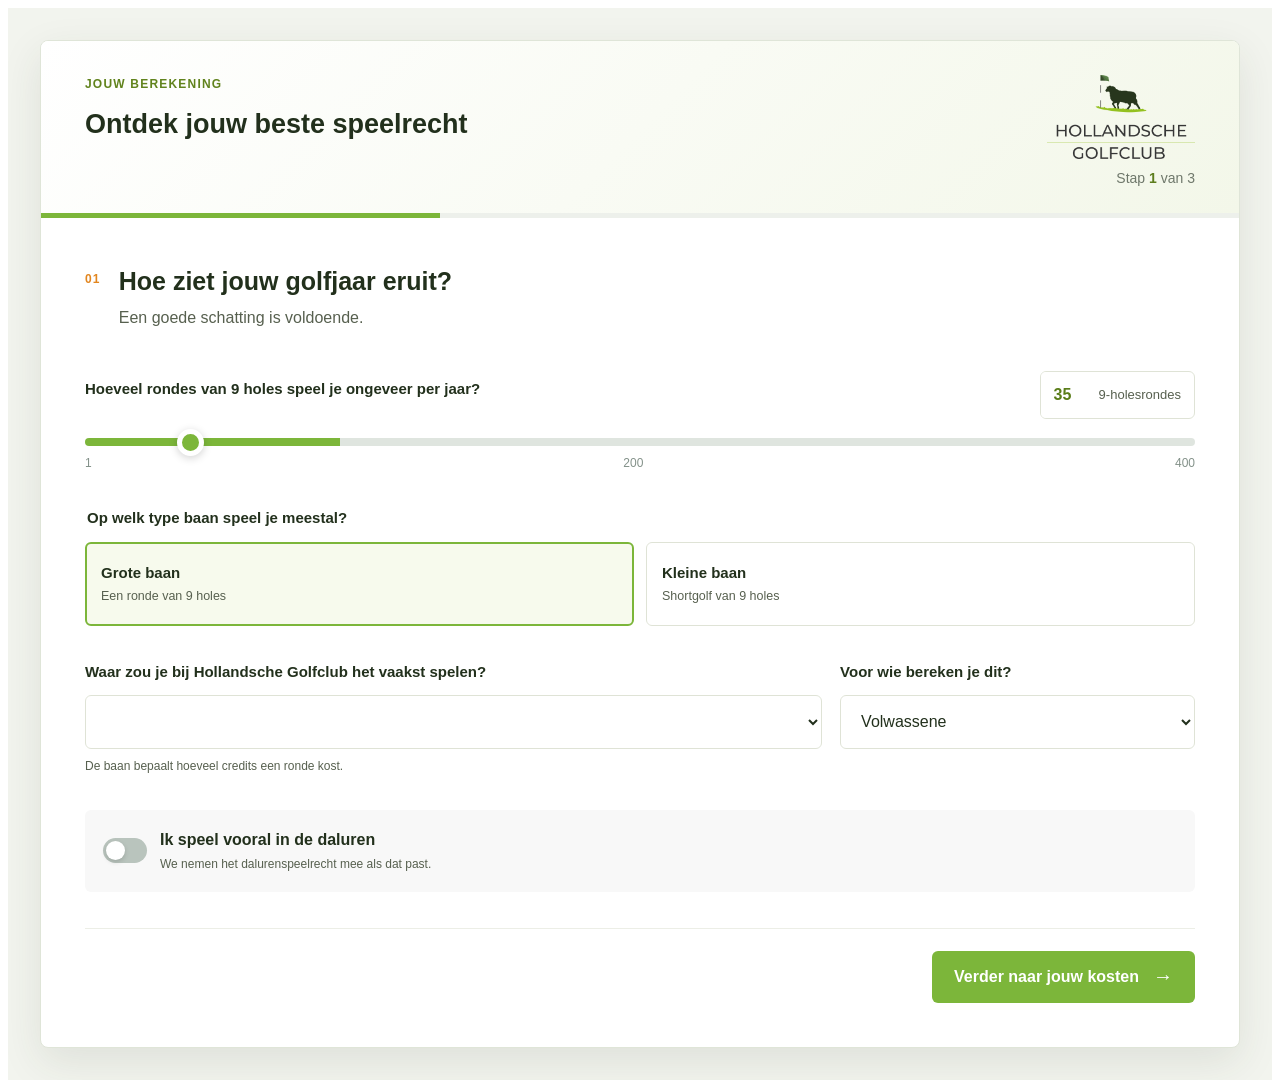
==== commit f54379bd: "Keuzehulp v2.0.1: icoon teruggedraaid, pluginwebsite naar hollandschegolfclub.nl - De golfswing-icon" ====
--- a/vergelijking.html
+++ b/vergelijking.html
@@ -53,12 +53,10 @@
                 <div class="choice-grid choice-grid--two">
                   <label class="choice-card">
                     <input type="radio" name="round-format" value="nine" checked />
-                    <span class="choice-icon"><svg viewBox="0 0 100 100" aria-hidden="true" focusable="false"><circle cx="38" cy="14" r="10" fill="currentColor" /><line x1="38" y1="26" x2="56" y2="40" stroke="currentColor" stroke-width="8" stroke-linecap="round" /><line x1="56" y1="40" x2="94" y2="4" stroke="currentColor" stroke-width="5" stroke-linecap="round" /><line x1="38" y1="26" x2="46" y2="54" stroke="currentColor" stroke-width="16" stroke-linecap="round" /><line x1="46" y1="54" x2="28" y2="94" stroke="currentColor" stroke-width="11" stroke-linecap="round" /><line x1="46" y1="54" x2="72" y2="90" stroke="currentColor" stroke-width="10" stroke-linecap="round" /><ellipse cx="24" cy="96" rx="10" ry="4" fill="currentColor" /><ellipse cx="76" cy="92" rx="10" ry="4" fill="currentColor" /></svg></span>
                     <span><strong>Grote baan</strong><small>Een ronde van 9 holes</small></span>
                   </label>
                   <label class="choice-card">
                     <input type="radio" name="round-format" value="short" />
-                    <span class="choice-icon"><svg viewBox="0 0 100 100" aria-hidden="true" focusable="false"><circle cx="38" cy="14" r="10" fill="currentColor" /><line x1="38" y1="26" x2="56" y2="40" stroke="currentColor" stroke-width="8" stroke-linecap="round" /><line x1="56" y1="40" x2="94" y2="4" stroke="currentColor" stroke-width="5" stroke-linecap="round" /><line x1="38" y1="26" x2="46" y2="54" stroke="currentColor" stroke-width="16" stroke-linecap="round" /><line x1="46" y1="54" x2="28" y2="94" stroke="currentColor" stroke-width="11" stroke-linecap="round" /><line x1="46" y1="54" x2="72" y2="90" stroke="currentColor" stroke-width="10" stroke-linecap="round" /><ellipse cx="24" cy="96" rx="10" ry="4" fill="currentColor" /><ellipse cx="76" cy="92" rx="10" ry="4" fill="currentColor" /></svg></span>
                     <span><strong>Kleine baan</strong><small>Shortgolf van 9 holes</small></span>
                   </label>
                 </div>
--- a/wordpress/wp-content/plugins/hgc-keuzehulp/styles.css
+++ b/wordpress/wp-content/plugins/hgc-keuzehulp/styles.css
@@ -110,8 +110,6 @@
 .hgc-calculator .choice-card input { position: absolute; opacity: 0; pointer-events: none; }
 .hgc-calculator .choice-card strong, .hgc-calculator .choice-card small { display: block; }
 .hgc-calculator .choice-card small { margin-top: 3px; color: var(--ink-soft); font-weight: 400; }
-.hgc-calculator .choice-icon { flex: 0 0 42px; width: 42px; height: 42px; display: grid; place-items: center; border-radius: 50%; background: var(--green-light); color: var(--green-deep); }
-.hgc-calculator .choice-icon svg { width: 22px; height: 22px; }
 .hgc-calculator .field-row { display: grid; grid-template-columns: 1.35fr .65fr; gap: 18px; }
 .hgc-calculator .round-plan-grid { margin-bottom: 30px; display: grid; grid-template-columns: 1fr; gap: 0; border: 1px solid #dce5d3; border-radius: 10px; background: #fff; box-shadow: 0 10px 28px rgba(48,62,40,.06); }
 .hgc-calculator .round-plan-card { min-width: 0; padding: 28px 30px; display: grid; grid-template-columns: 178px minmax(285px, 1fr) minmax(280px, 1fr); align-items: start; gap: 28px; border: 0; background: transparent; }
@@ -119,7 +117,6 @@
 .hgc-calculator .round-plan-card:first-child { border-radius: 9px 9px 0 0; }
 .hgc-calculator .round-plan-card:last-child { border-radius: 0 0 9px 9px; }
 .hgc-calculator .round-plan-title { margin: 0; padding: 1px 0 0; display: flex; align-items: center; gap: 13px; border: 0; }
-.hgc-calculator .round-plan-title .choice-icon { border-radius: 9px; }
 .hgc-calculator .round-plan-title h4 { margin: 0 0 4px; font-size: 20px; }
 .hgc-calculator .round-plan-title h4 { white-space: nowrap; }
 .hgc-calculator .round-plan-title p { margin: 0; color: var(--ink-soft); font-size: 12px; }
